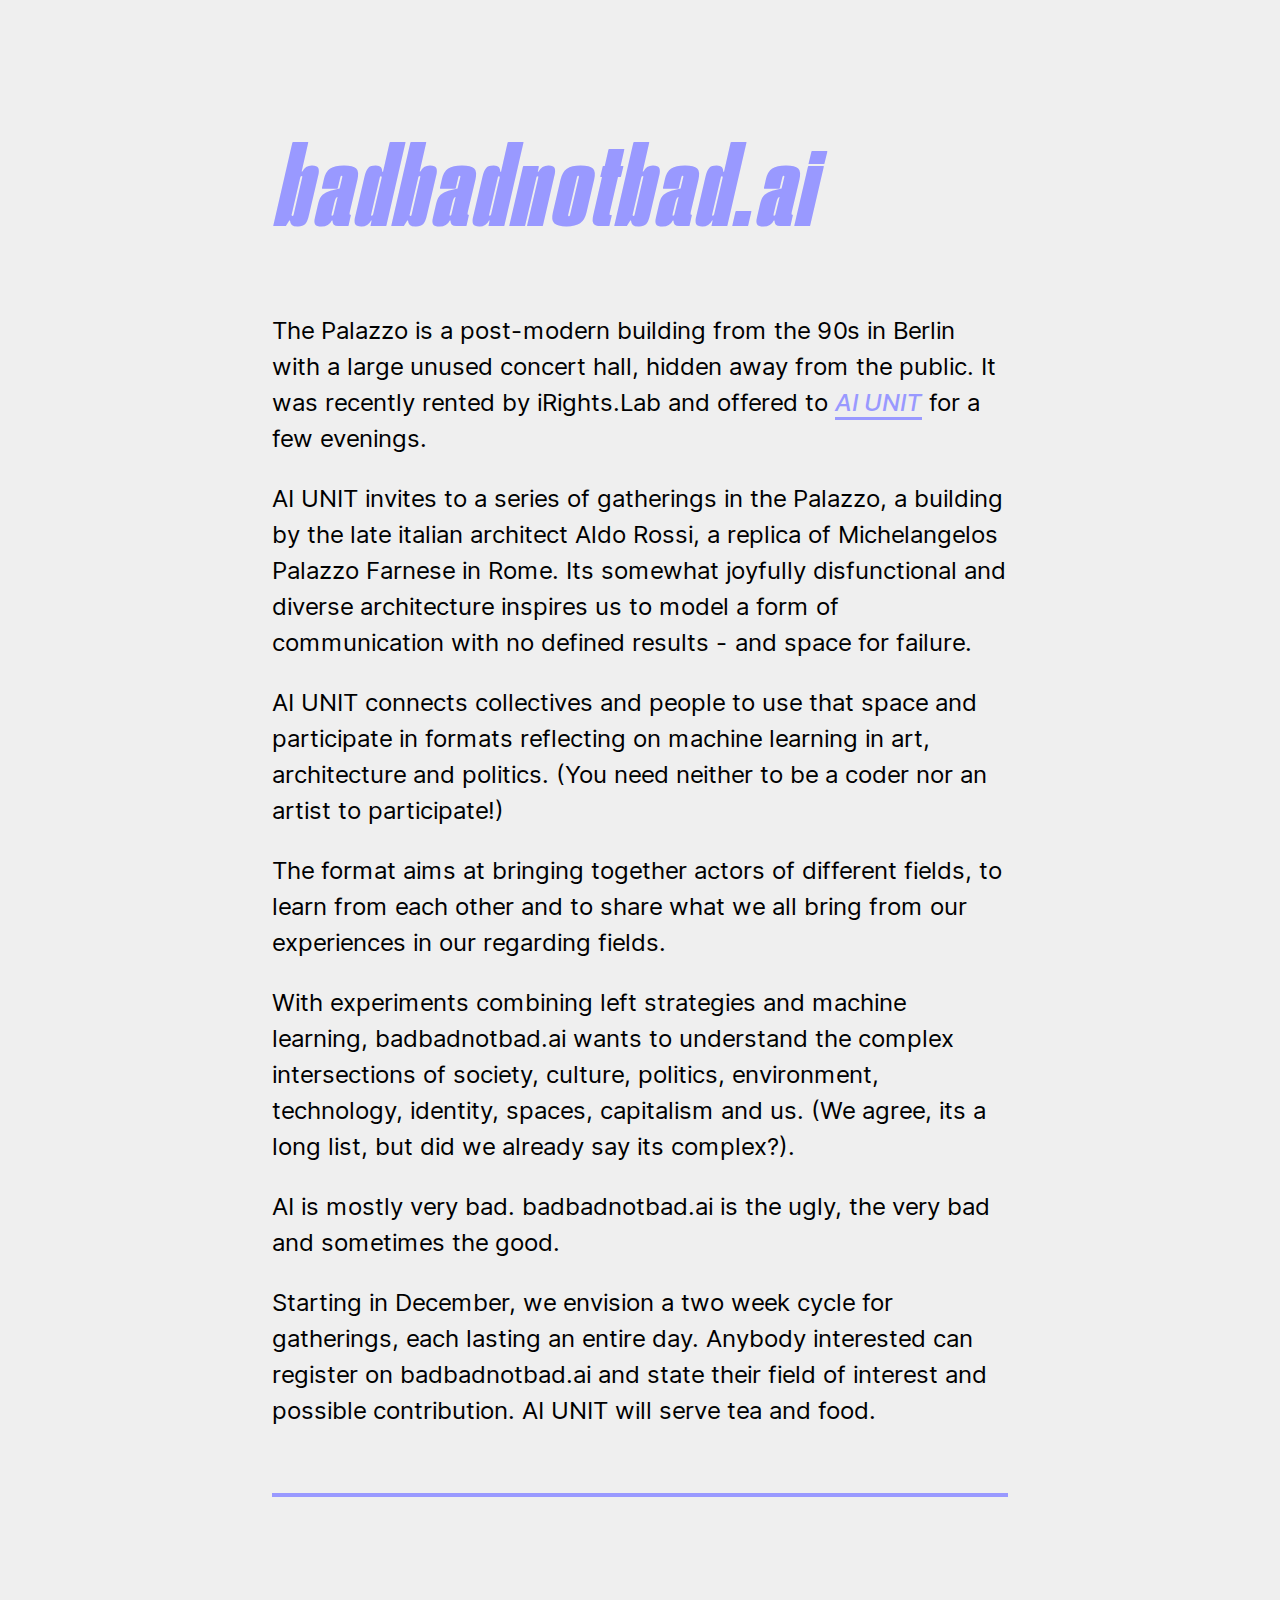
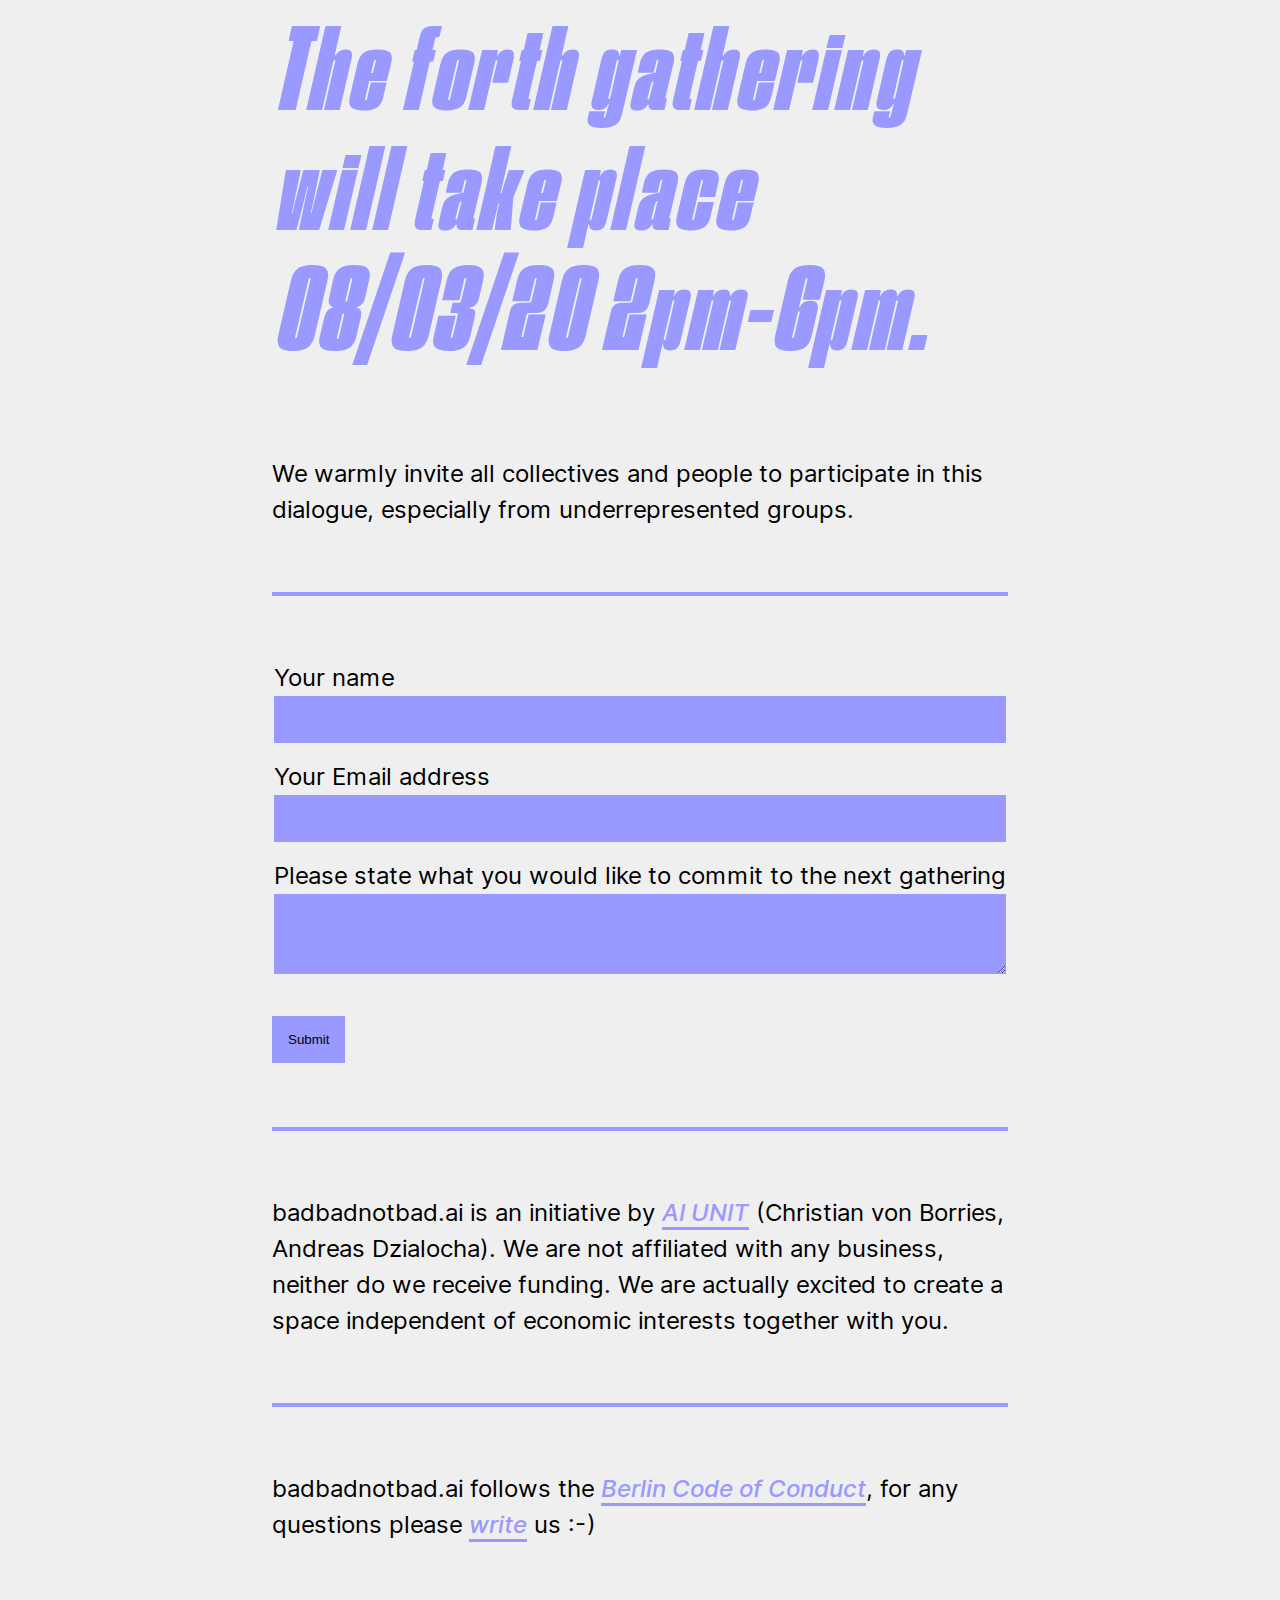
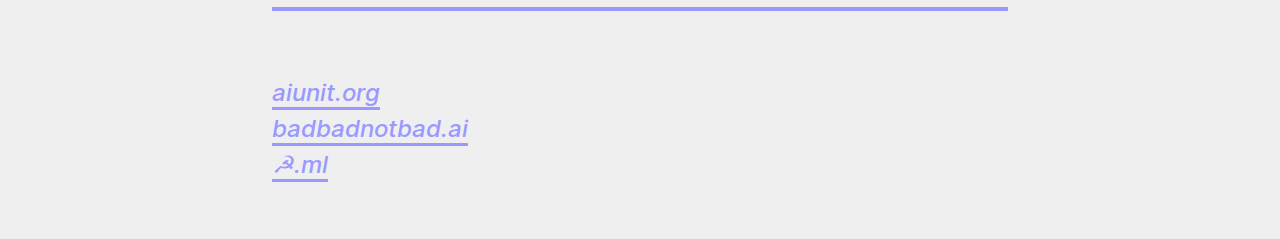
==== index.html @ 9bc13089 "Update index.html" ====
<!DOCTYPE html>
<html>
  <head>
    <meta charset="utf-8">
    <meta http-equiv="X-UA-Compatible" content="IE=edge">
    <meta name="viewport" content="width=device-width,initial-scale=1,maximum-scale=1,user-scalable=0">
    <title>badbadnotbad.ai</title>
    <link rel="stylesheet" href="/assets/styles.css">
  </head>

  <body>
    <h1>badbadnotbad.ai</h1>

    <p>The Palazzo is a post-modern building from the 90s in Berlin with a large unused concert hall, hidden away from the public. It was recently rented by iRights.Lab and offered to <a href="https://aiunit.org">AI UNIT</a> for a few evenings.</p>

    <p>AI UNIT invites to a series of gatherings in the Palazzo, a building by the late italian architect Aldo Rossi, a replica of Michelangelos Palazzo Farnese in Rome. Its somewhat joyfully disfunctional and diverse architecture inspires us to model a form of communication with no defined results - and space for failure.</p>

    <p>AI UNIT connects collectives and people to use that space and participate in formats reflecting on machine learning in art, architecture and politics. (You need neither to be a coder nor an artist to participate!)</p>

    <p>The format aims at bringing together actors of different fields, to learn from each other and to share what we all bring from our experiences in our regarding fields.</p>

    <p>With experiments combining left strategies and machine learning, badbadnotbad.ai wants to understand the complex intersections of society, culture, politics, environment, technology, identity, spaces, capitalism and us. (We agree, its a long list, but did we already say its complex?).</p>

    <p>AI is mostly very bad. badbadnotbad.ai is the ugly, the very bad and sometimes the good.</p>

    <p>Starting in December, we envision a two week cycle for gatherings, each lasting an entire day. Anybody interested can register on badbadnotbad.ai and state their field of interest and possible contribution. AI UNIT will serve tea and food.</p>

    <hr />

    <h2>The forth gathering will take place 08/03/20 2pm-6pm.</h2>

    <p>We warmly invite all collectives and people to participate in this dialogue, especially from underrepresented groups.</p>

    <hr />

    <form action="/thankyou/" name="call" method="POST" data-netlify="true">
      <fieldset>
        <label for="name">Your name</label>
        <input required name="name" id="name" type="text" />
      </fieldset>

      <fieldset>
        <label for="email">Your Email address</label>
        <input required name="email" id="email" type="email" />
      </fieldset>

      <fieldset>
        <label for="text">Please state what you would like to commit to the next gathering</label>
        <textarea required maxlength="1000" name="text" id="text"></textarea>
      </fieldset>

      <button type="submit">Submit</button>
    </form>

    <hr />

    <p>badbadnotbad.ai is an initiative by <a href="https://aiunit.org" target="_blank">AI UNIT</a> (Christian von Borries, Andreas Dzialocha). We are not affiliated with any business, neither do we receive funding. We are actually excited to create a space independent of economic interests together with you.</p>

    <hr />

    badbadnotbad.ai follows the <a href="https://berlincodeofconduct.org" target="_blank">Berlin Code of Conduct</a>, for any questions please <a href="mailto:mail@badbadnotbad.ai">write</a> us :-)

    <hr />

    <ul>
      <li><a href="https://aiunit.org/" target="_blank">aiunit.org</a></li>
      <li><a href="https://badbadnotbad.ai/" target="_blank">badbadnotbad.ai</a></li>
      <li><a href="https://☭.ml" target="_blank">☭.ml</a></li>
    </ul>
  </body>
</html>
---- assets/styles.css ----
@import url("//hello.myfonts.net/count/39e11e");

@font-face {
  font-weight: 600;
  font-style: italic;
  font-family: "Fixture";
  src: url("fonts/Fixture-SemiBoldItalic.eot");
  src:
    url("fonts/Fixture-SemiBoldItalic.eot?#iefix") format("embedded-opentype"),
    url("fonts/Fixture-SemiBoldItalic.woff2") format("woff2"),
    url("fonts/Fixture-SemiBoldItalic.woff") format("woff"),
    url("fonts/Fixture-SemiBoldItalic.ttf") format("truetype");
}

@font-face {
  font-weight: 400;
  font-style: normal;
  font-family: "Inter";
  src:
    url("fonts/Inter-Regular.woff2") format("woff2"),
    url("fonts/Inter-Regular.woff") format("woff");
}

@font-face {
  font-weight: 400;
  font-style: italic;
  font-family: "Inter";
  src:
    url("fonts/Inter-Italic.woff2") format("woff2"),
    url("fonts/Inter-Italic.woff") format("woff");
}

@font-face {
  font-weight: 500;
  font-style: normal;
  font-family: "Inter";
  src:
    url("fonts/Inter-Medium.woff2") format("woff2"),
    url("fonts/Inter-Medium.woff") format("woff");
}

@font-face {
  font-weight: 500;
  font-style: italic;
  font-family: "Inter";
  src:
    url("fonts/Inter-MediumItalic.woff2") format("woff2"),
    url("fonts/Inter-MediumItalic.woff") format("woff");
}

*,
*::before,
*::after {
  box-sizing: border-box;

  text-rendering: optimizeLegibility;
}

body {
  max-width: 50rem;

  margin: 0 auto;
  padding: 2rem;

  background-color: #efefef;

  font-family: Inter, sans-serif;
  font-size: 1.5em;

  line-height: 1.5;
}

h1,
h2,
h3,
h4,
h5,
h6,
strong {
  font-weight: 500;
}

h1,
h2,
h3,
h4 {
  font-family: "Fixture", sans-serif;
  font-weight: 600;
  font-style: italic;
  font-size: 5em;

  letter-spacing: 4px;

  line-height: 1;

  color: #99f;

  word-wrap: break-word;
}

@media (max-width: 700px) {
  h1,
  h2,
  h3,
  h4 {
    font-size: 2.5em;
  }
}

hr {
  margin-top: 4rem;
  margin-bottom: 4rem;

  border: 0;
  border-bottom: 4px solid #99f;
}

a {
  color: #99f;

  font-weight: 500;
  font-style: italic;

  text-decoration: none;

  border-bottom: 3px solid #99f;
}

img {
  max-width: 100%;
}

ul {
  padding: 0;

  list-style: none;
}

fieldset {
  padding: 0;
  margin-bottom: 1rem;

  border: 0;
}

label {
  display: block;
}

button,
input,
textarea {
  padding: 1rem;

  border: 0;

  background-color: #99f;

  color: #000;

  font-family: Arial, sans-serif;
}

input,
textarea {
  width: 100%;
  min-width: 100%;
  max-width: 100%;
}

textarea {
  height: 5rem;
}

button {
  margin-top: 1rem;

  cursor: pointer;
}
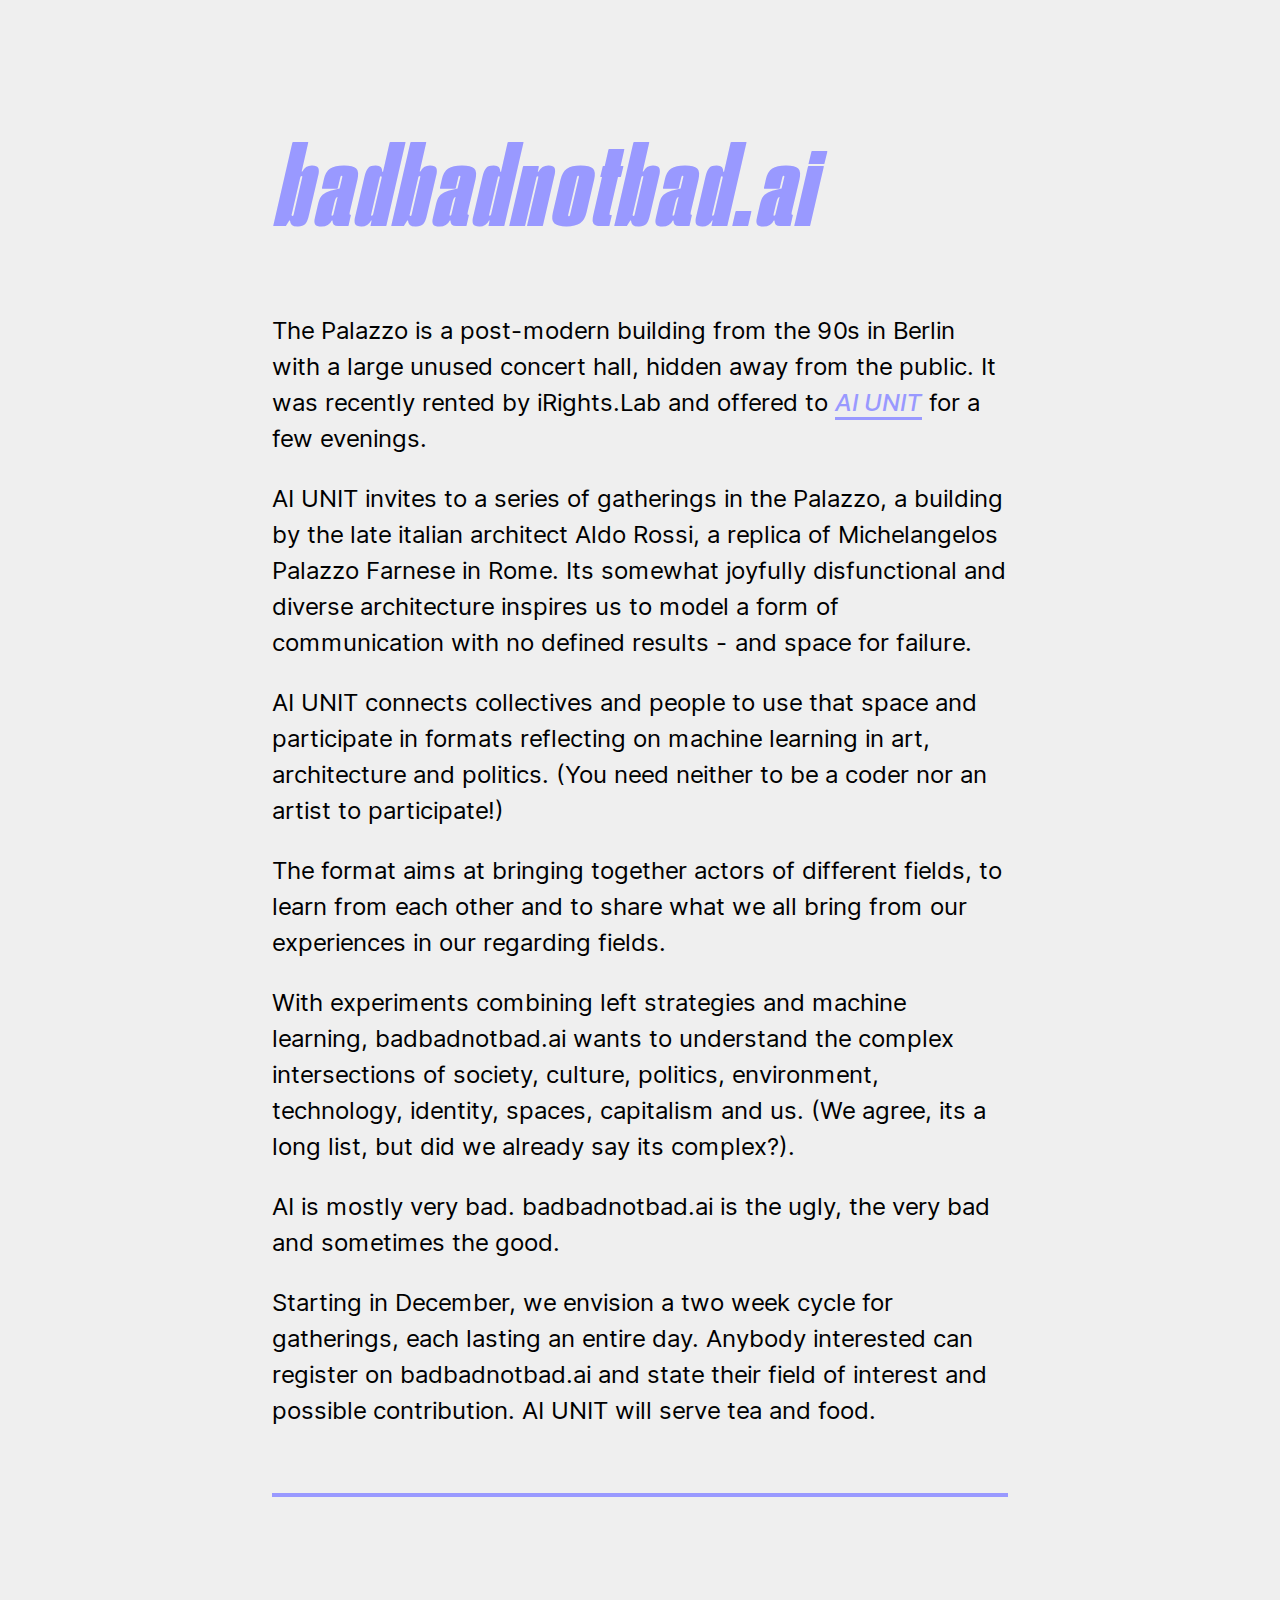
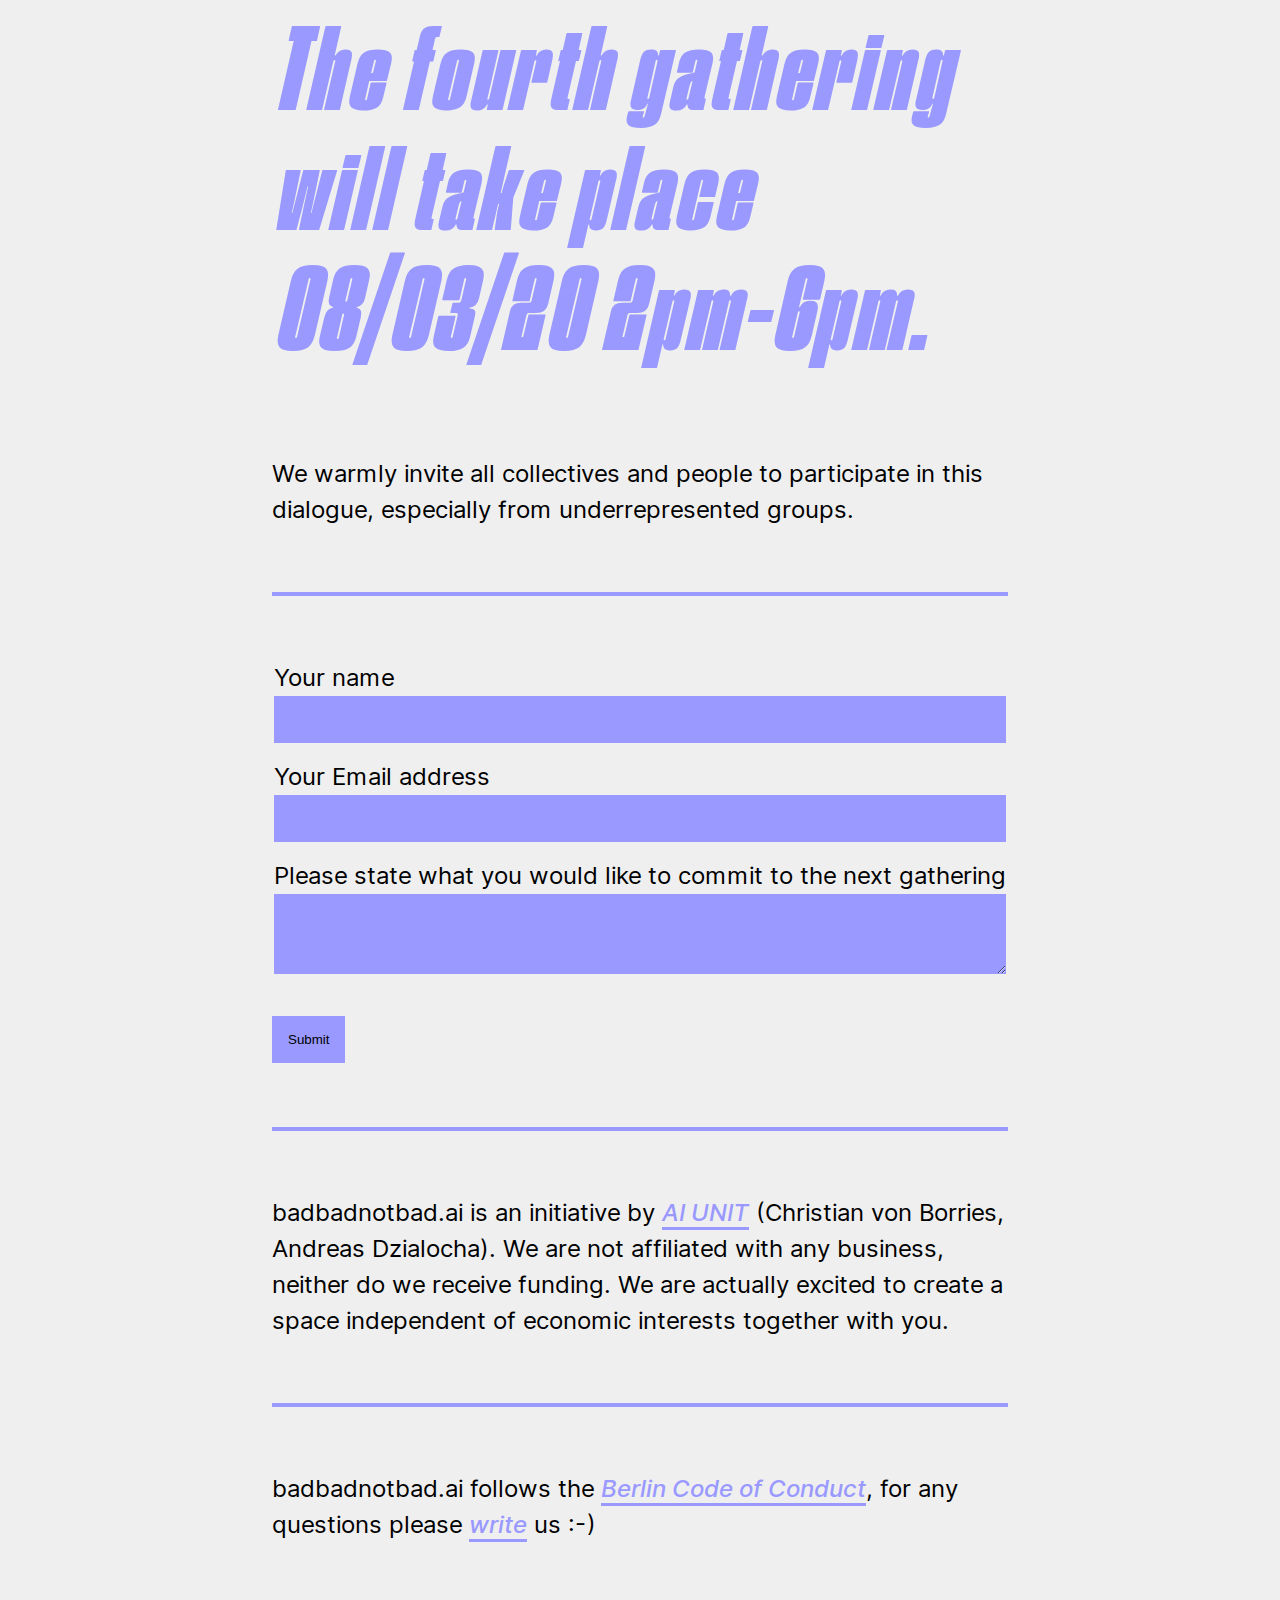
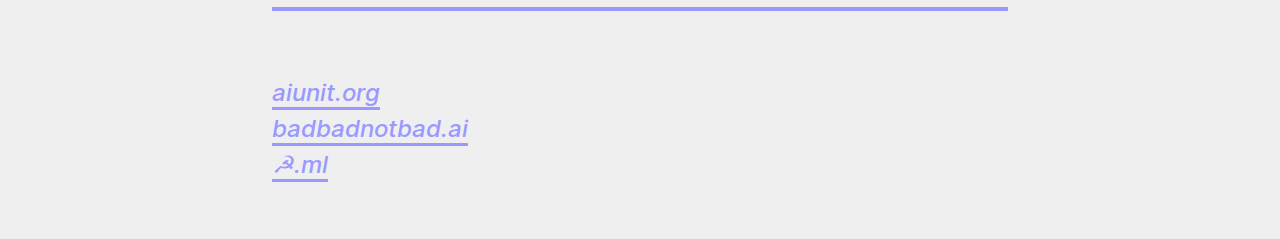
==== commit 953c474e: "Update index.html" ====
--- a/index.html
+++ b/index.html
@@ -27,7 +27,7 @@
 
     <hr />
 
-    <h2>The forth gathering will take place 08/03/20 2pm-6pm.</h2>
+    <h2>The fourth gathering will take place 08/03/20 2pm-6pm.</h2>
 
     <p>We warmly invite all collectives and people to participate in this dialogue, especially from underrepresented groups.</p>
 
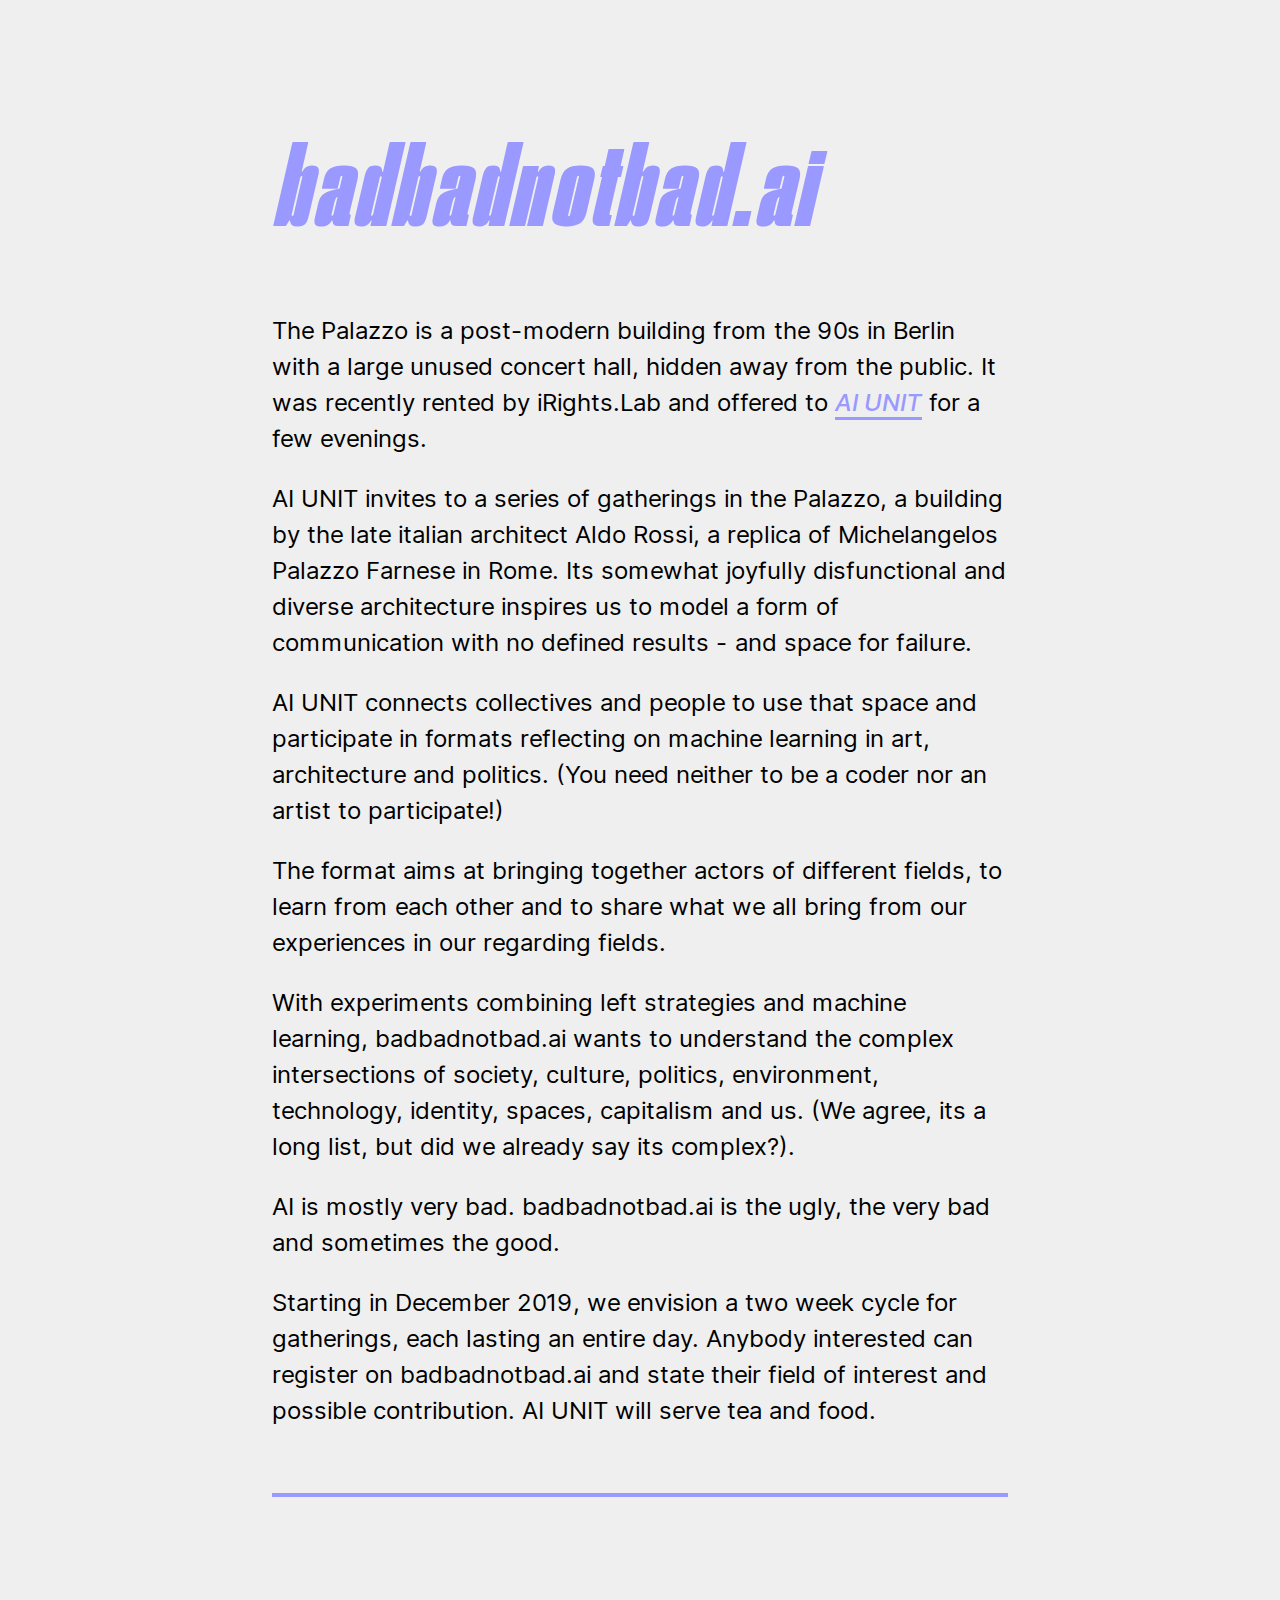
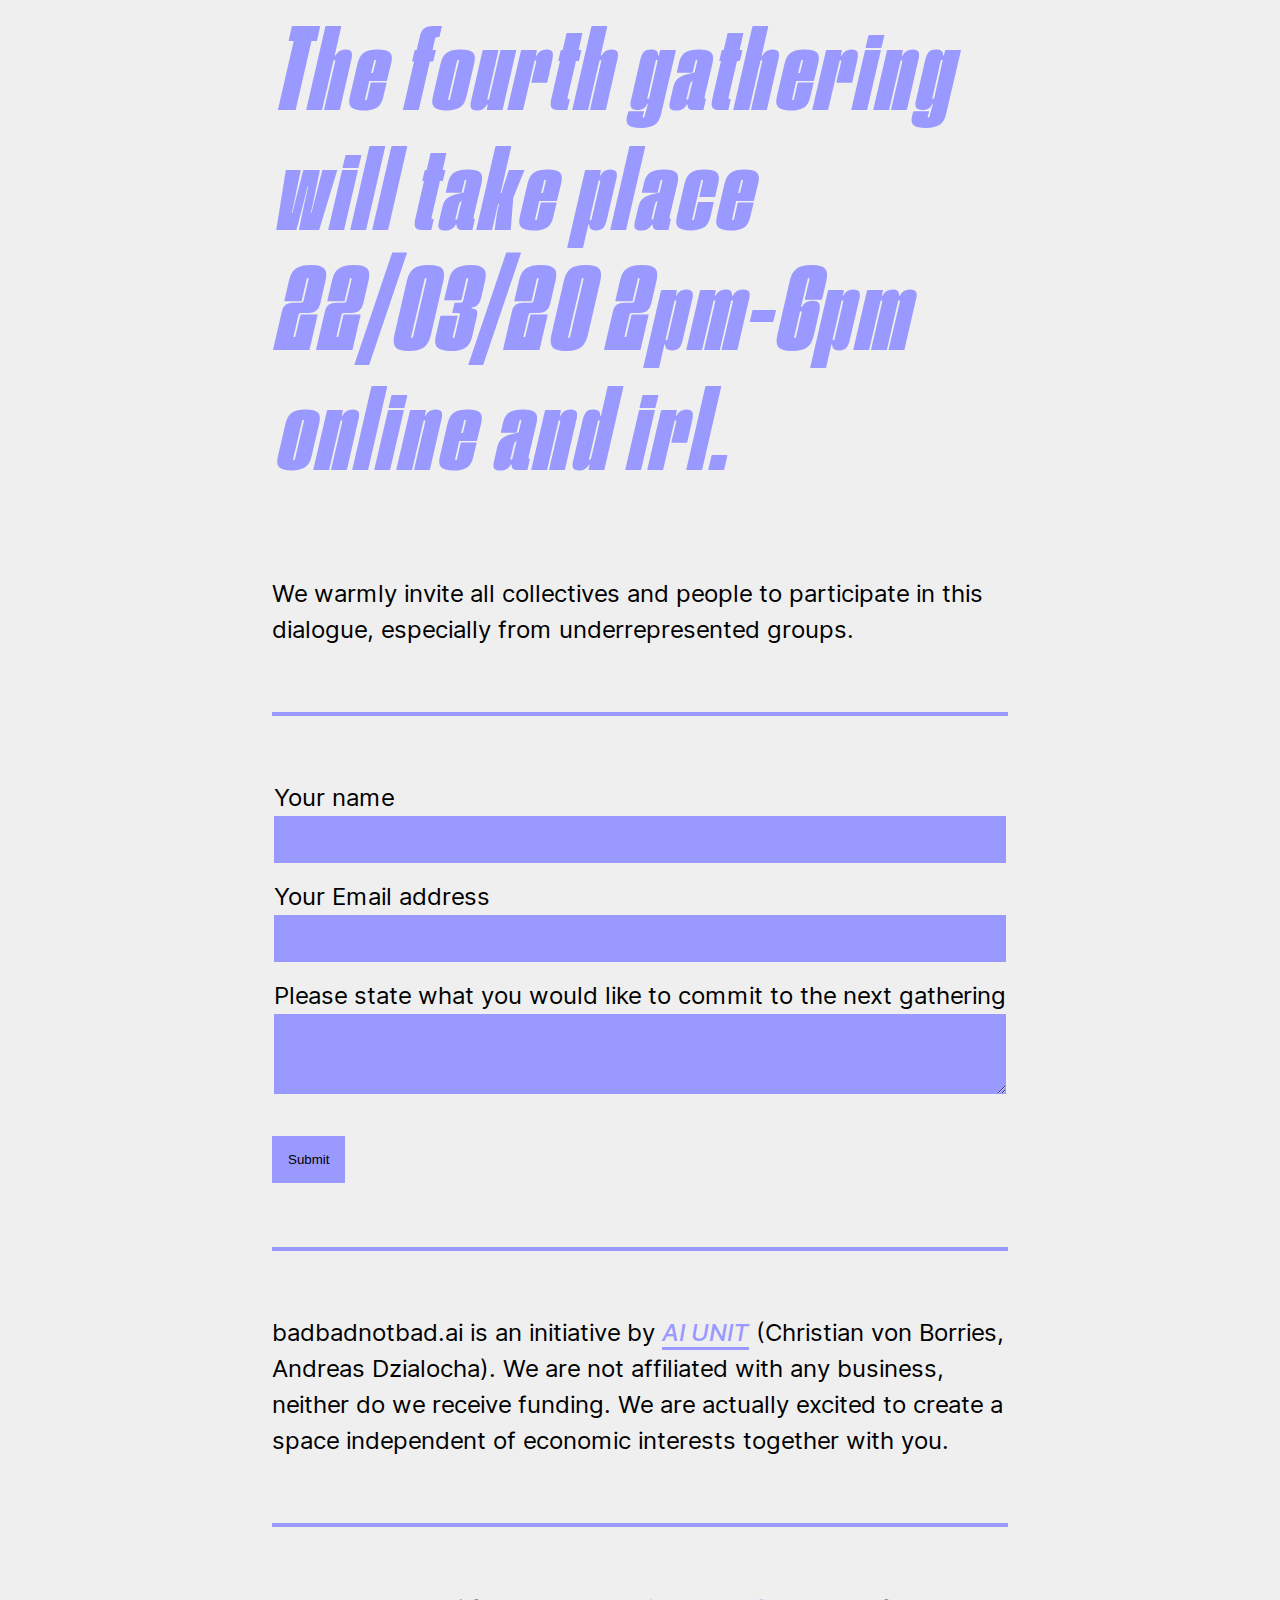
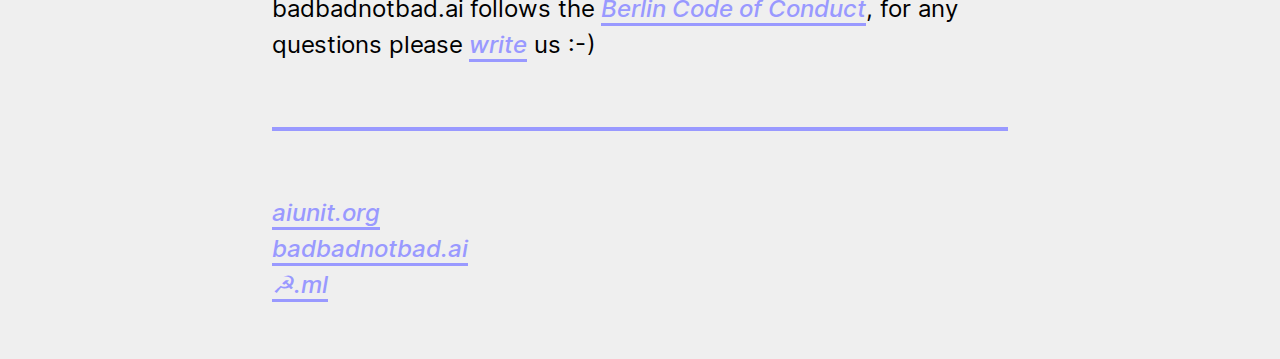
==== commit 81c89bbc: "Update index.html" ====
--- a/index.html
+++ b/index.html
@@ -23,11 +23,11 @@
 
     <p>AI is mostly very bad. badbadnotbad.ai is the ugly, the very bad and sometimes the good.</p>
 
-    <p>Starting in December, we envision a two week cycle for gatherings, each lasting an entire day. Anybody interested can register on badbadnotbad.ai and state their field of interest and possible contribution. AI UNIT will serve tea and food.</p>
+    <p>Starting in December 2019, we envision a two week cycle for gatherings, each lasting an entire day. Anybody interested can register on badbadnotbad.ai and state their field of interest and possible contribution. AI UNIT will serve tea and food.</p>
 
     <hr />
 
-    <h2>The fourth gathering will take place 08/03/20 2pm-6pm.</h2>
+    <h2>The fourth gathering will take place 22/03/20 2pm-6pm online and irl.</h2>
 
     <p>We warmly invite all collectives and people to participate in this dialogue, especially from underrepresented groups.</p>
 
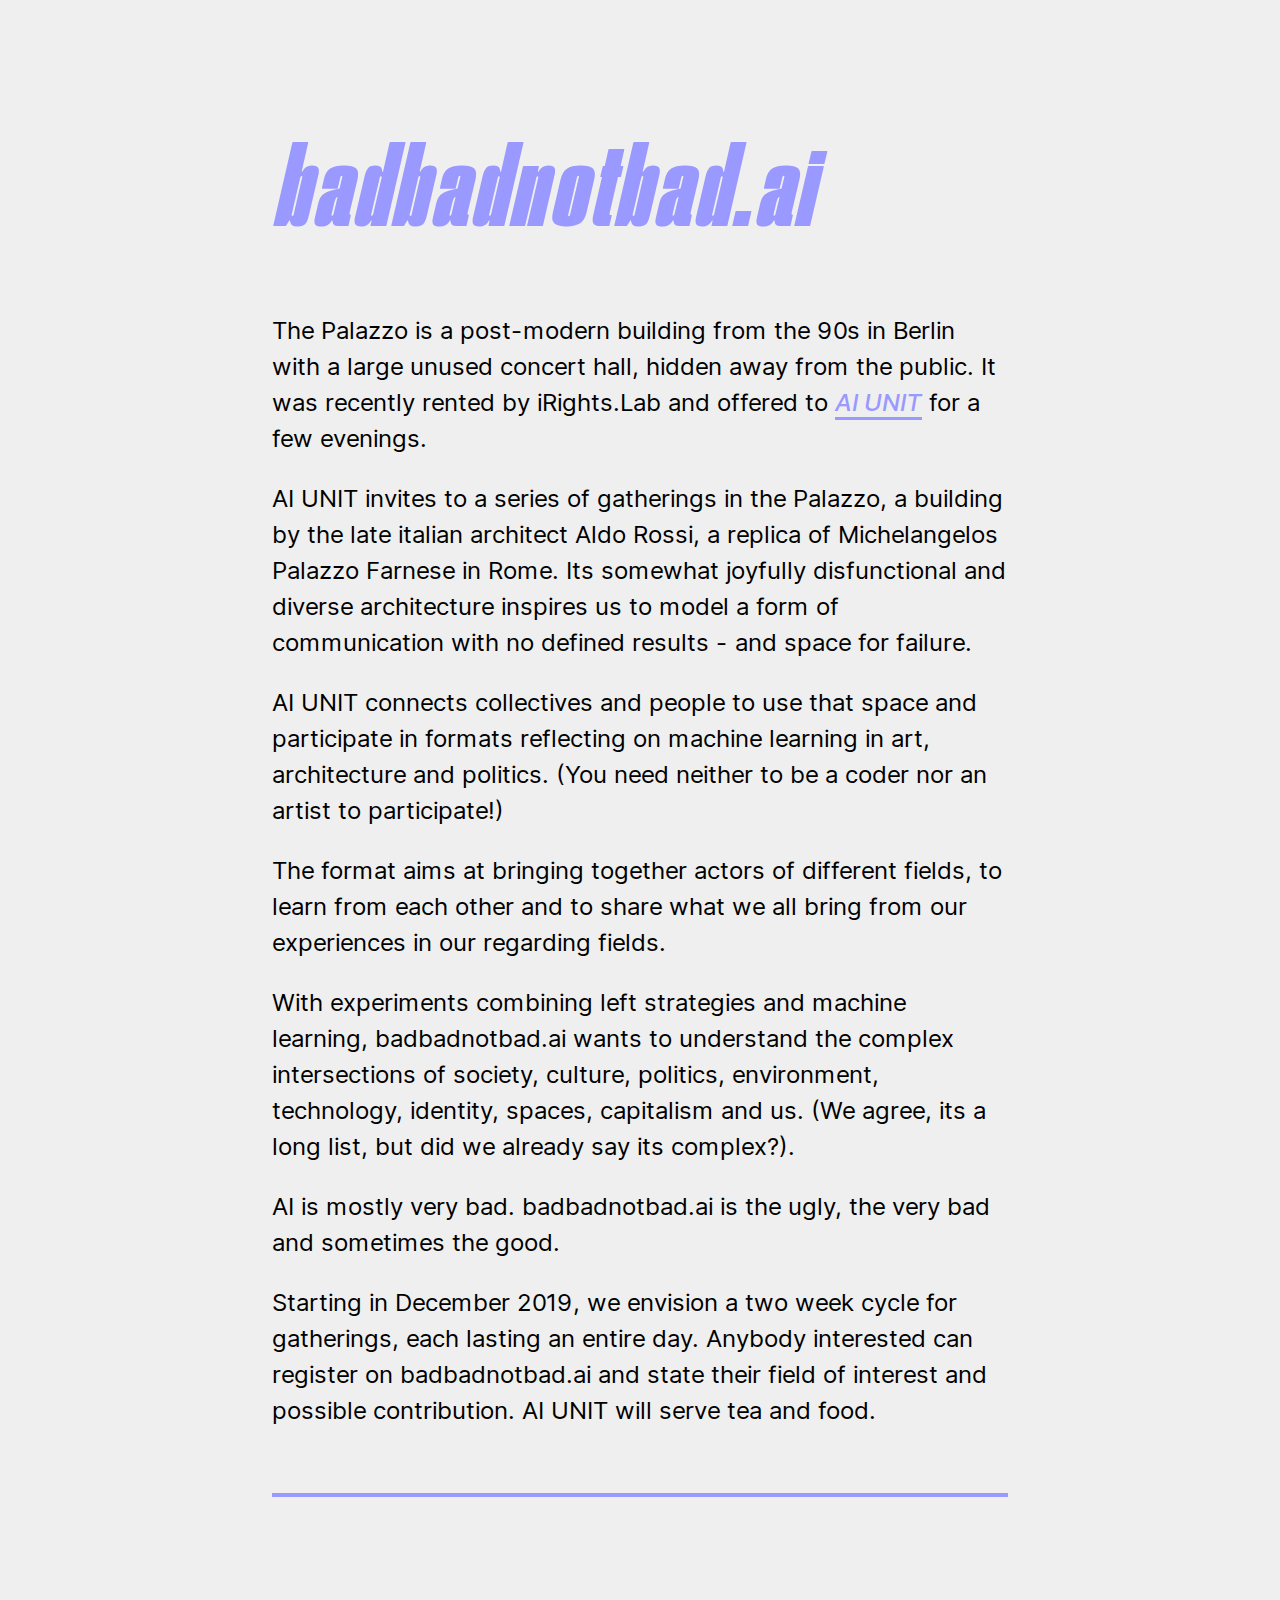
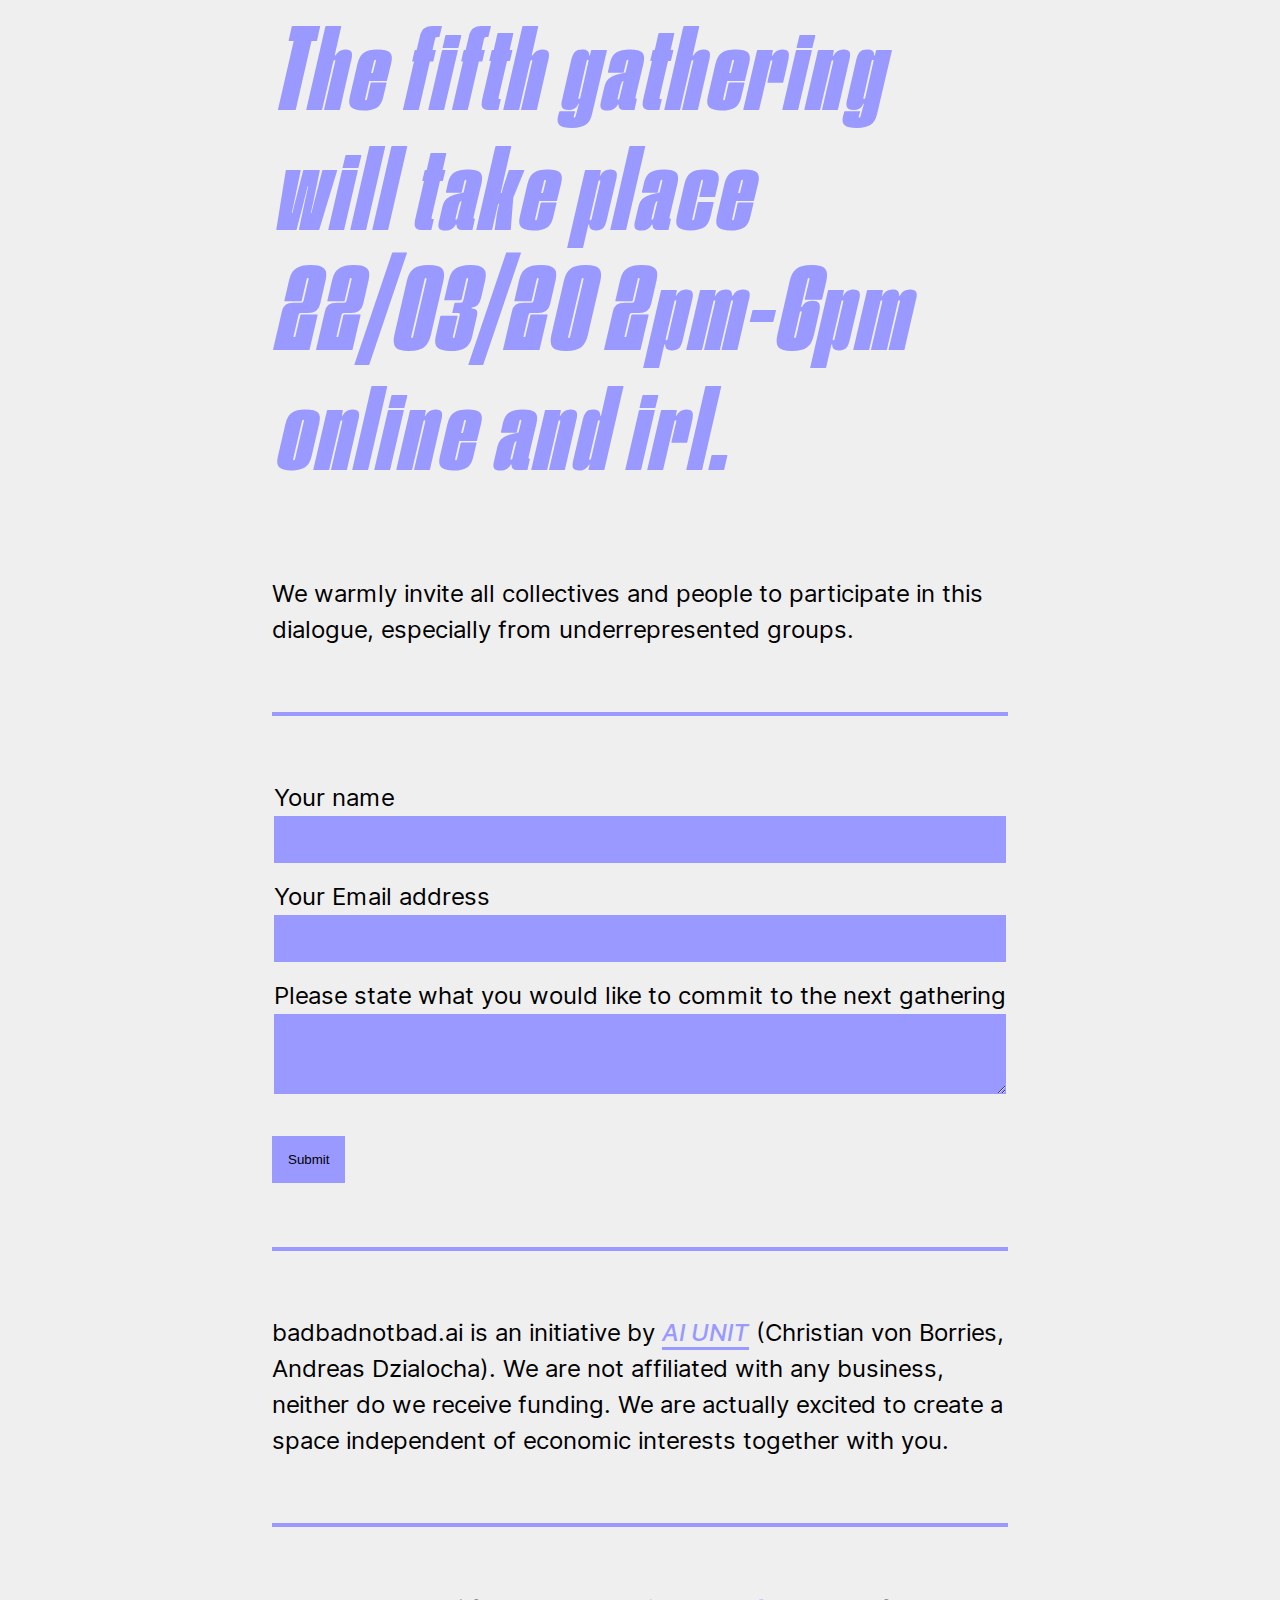
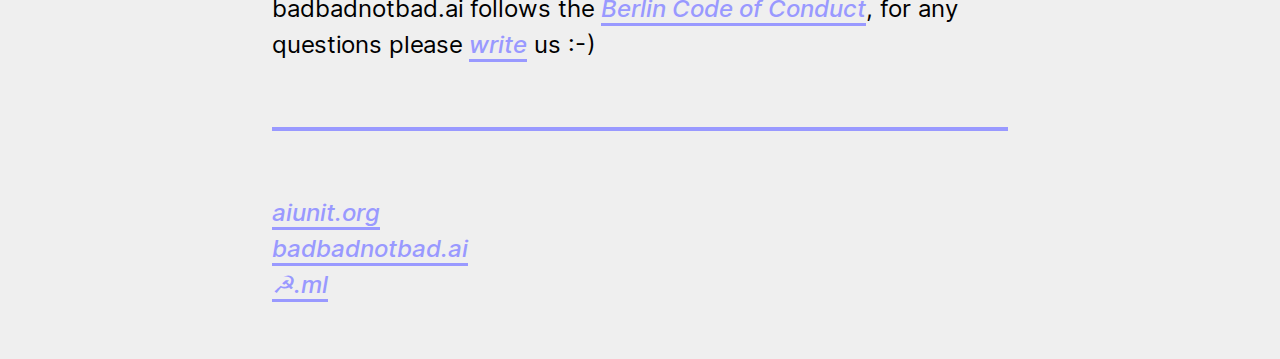
==== commit ab0d3233: "Update index.html" ====
--- a/index.html
+++ b/index.html
@@ -27,7 +27,7 @@
 
     <hr />
 
-    <h2>The fourth gathering will take place 22/03/20 2pm-6pm online and irl.</h2>
+    <h2>The fifth gathering will take place 22/03/20 2pm-6pm online and irl.</h2>
 
     <p>We warmly invite all collectives and people to participate in this dialogue, especially from underrepresented groups.</p>
 
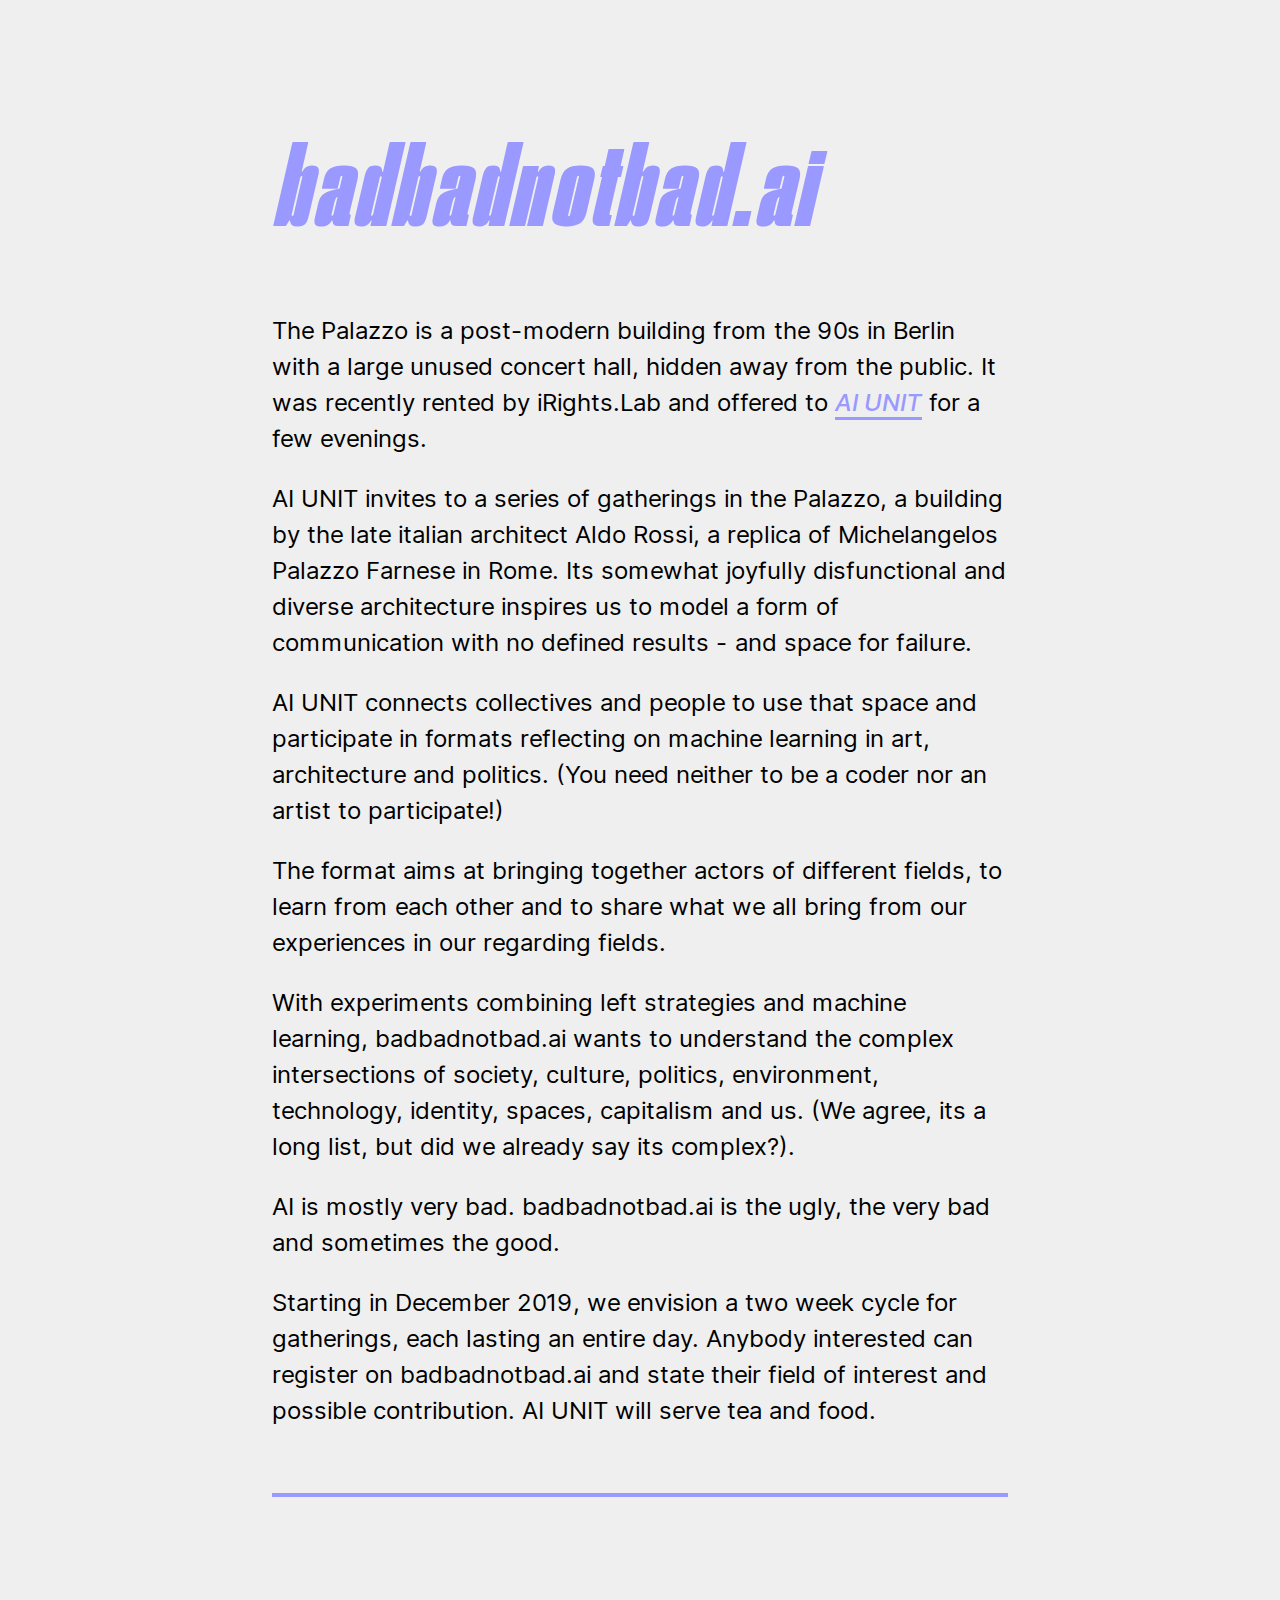
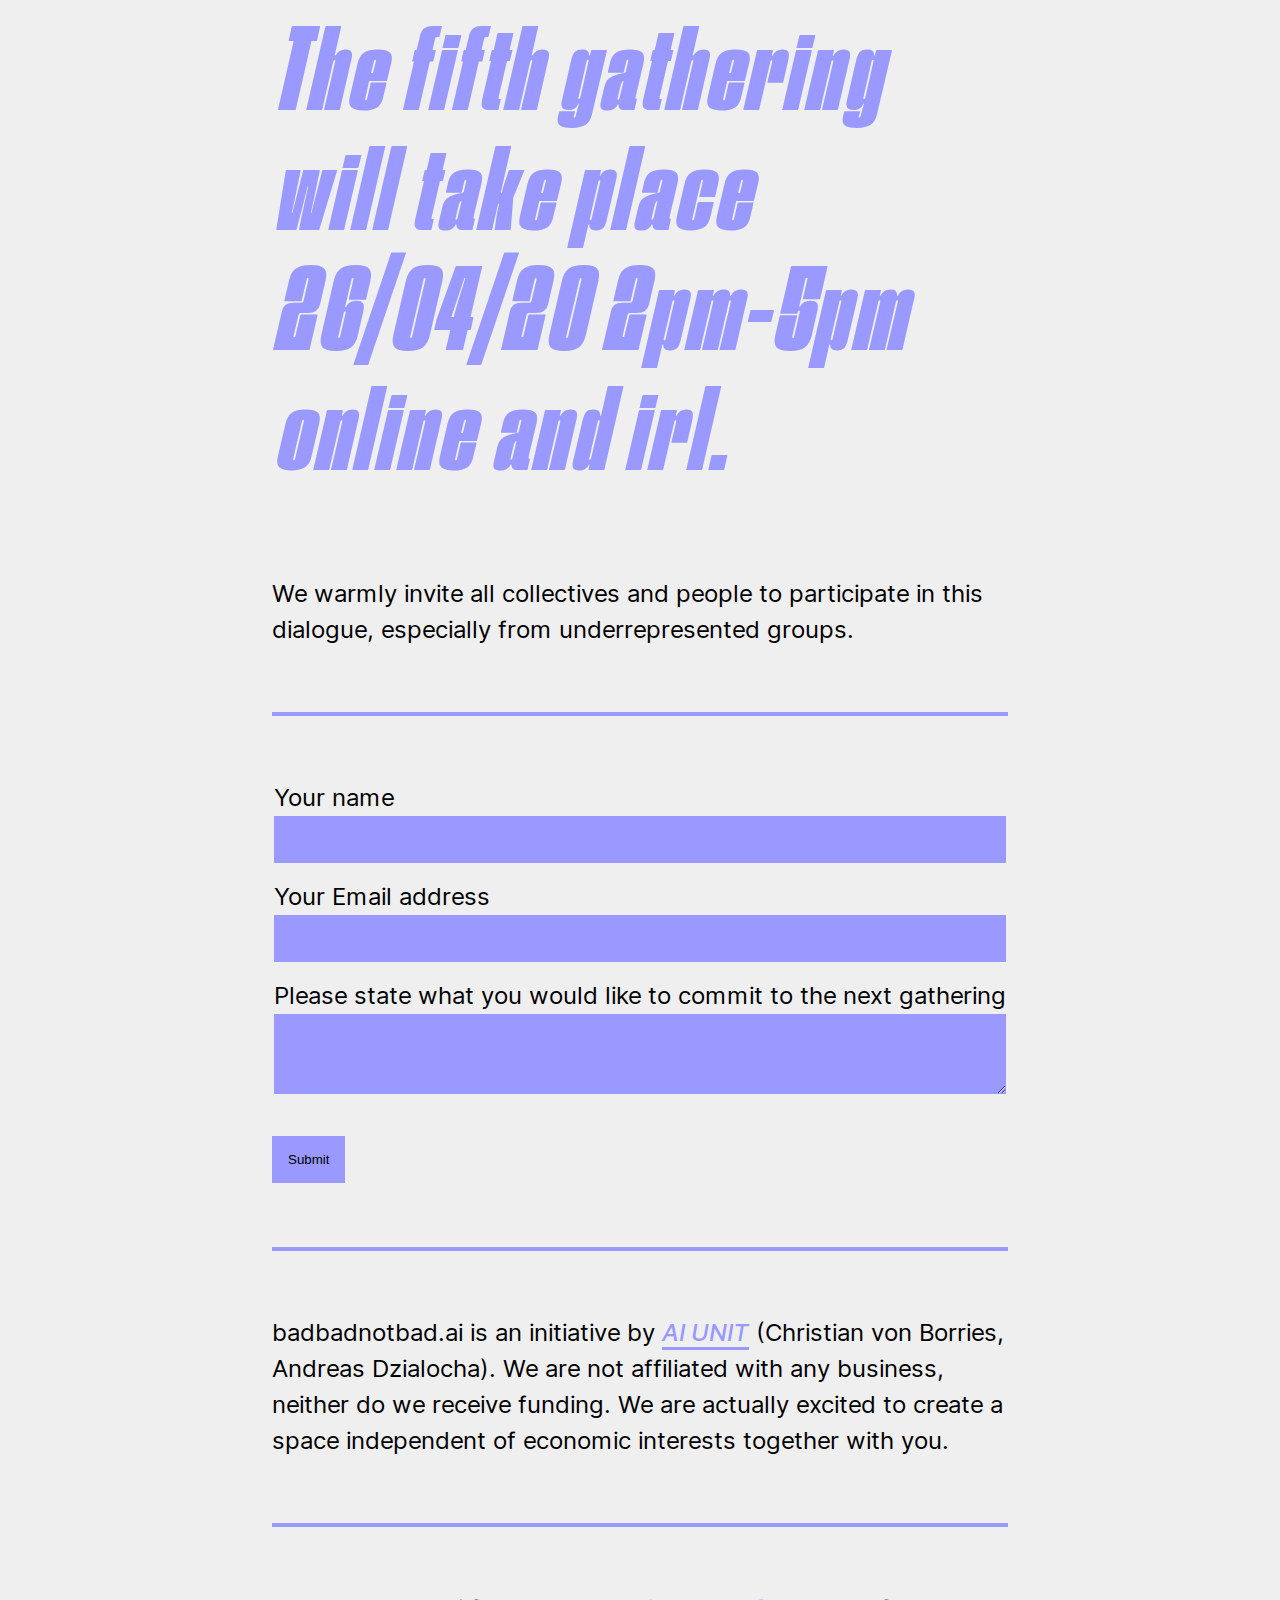
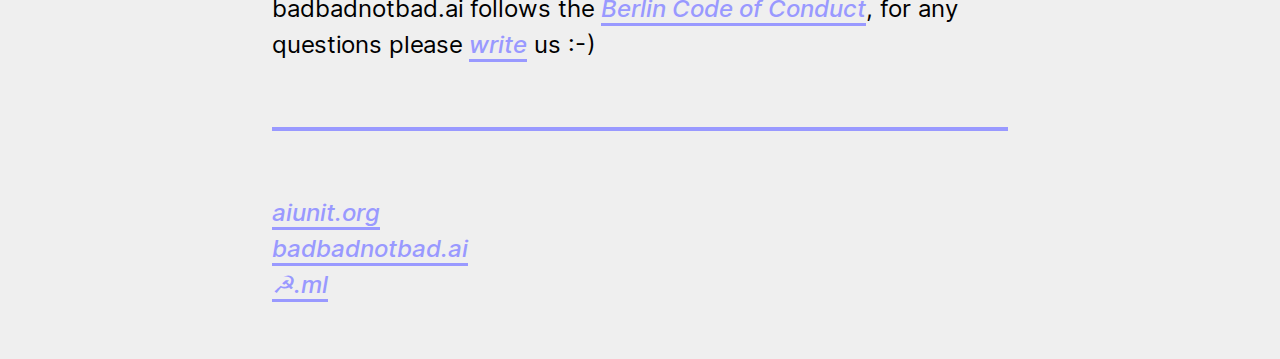
==== commit f213b263: "Update index.html" ====
--- a/index.html
+++ b/index.html
@@ -27,7 +27,7 @@
 
     <hr />
 
-    <h2>The fifth gathering will take place 22/03/20 2pm-6pm online and irl.</h2>
+    <h2>The fifth gathering will take place 26/04/20 2pm-5pm online and irl.</h2>
 
     <p>We warmly invite all collectives and people to participate in this dialogue, especially from underrepresented groups.</p>
 
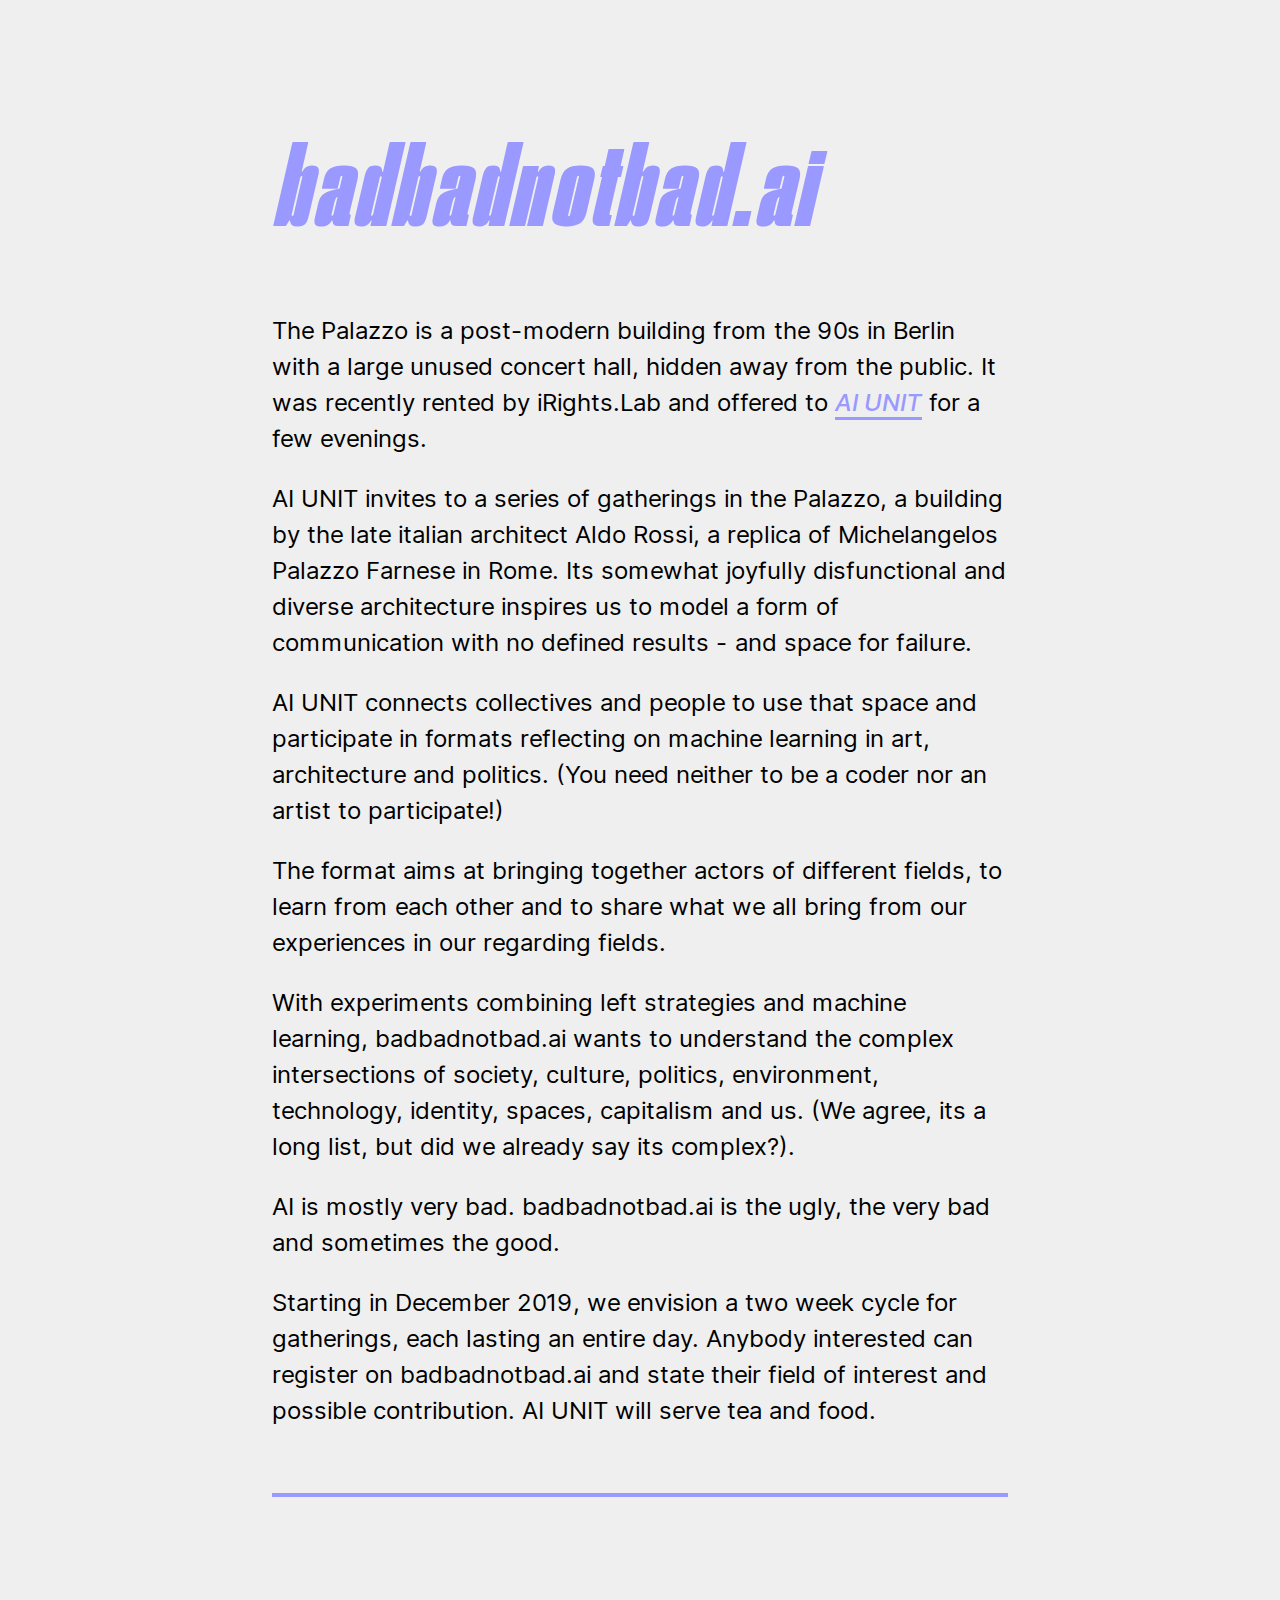
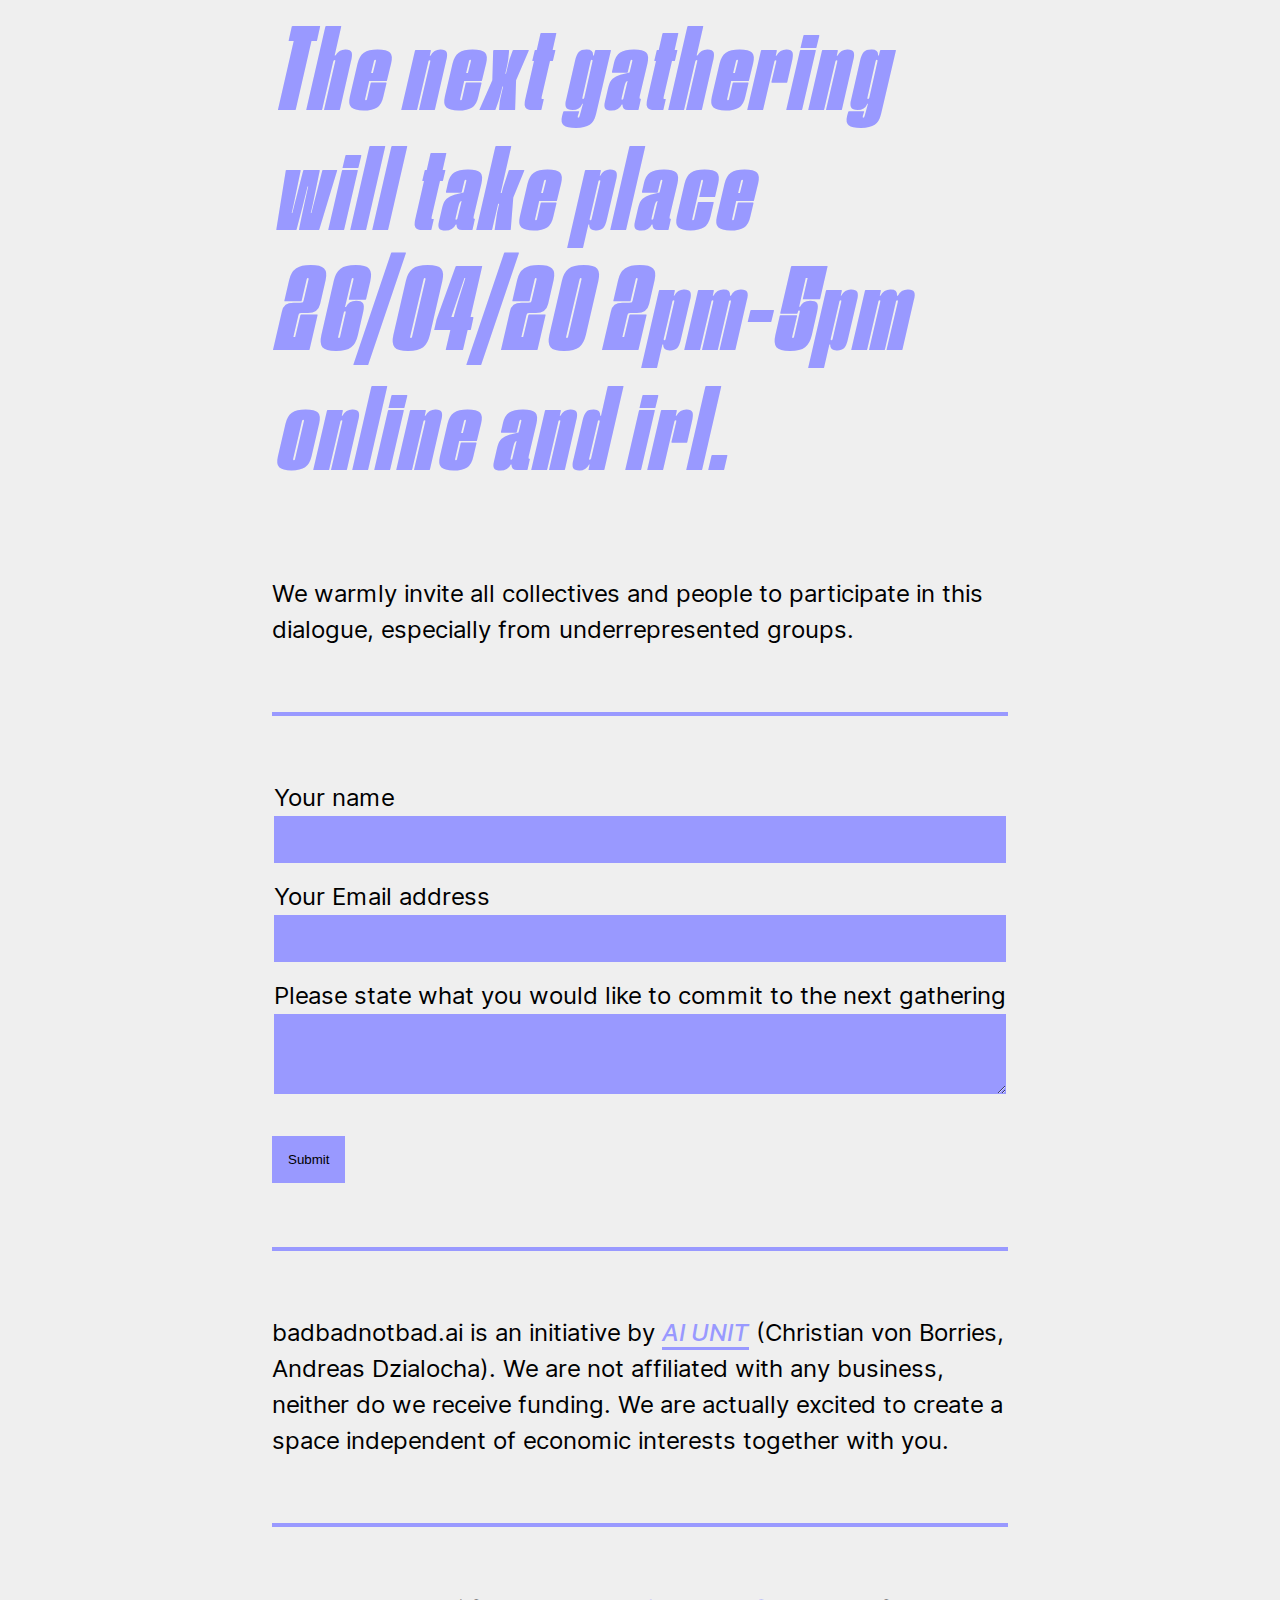
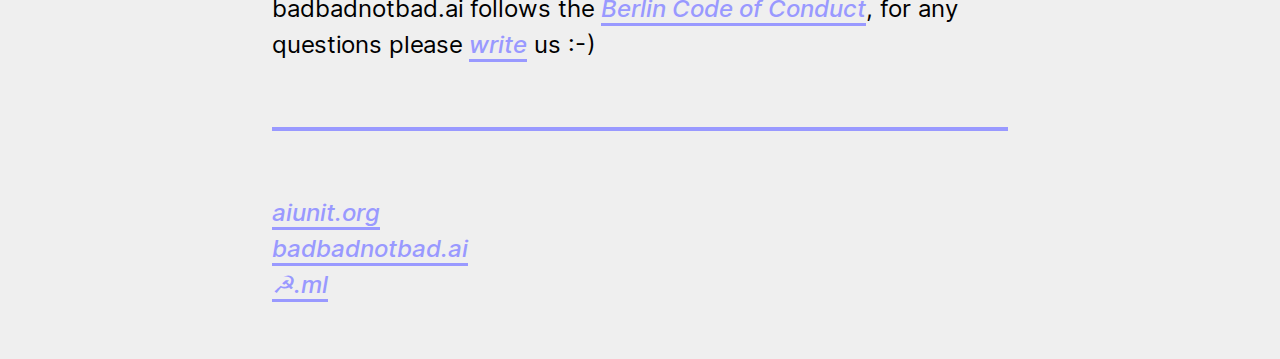
==== commit a9122d3c: "Update index.html" ====
--- a/index.html
+++ b/index.html
@@ -27,7 +27,7 @@
 
     <hr />
 
-    <h2>The fifth gathering will take place 26/04/20 2pm-5pm online and irl.</h2>
+    <h2>The next gathering will take place 26/04/20 2pm-5pm online and irl.</h2>
 
     <p>We warmly invite all collectives and people to participate in this dialogue, especially from underrepresented groups.</p>
 
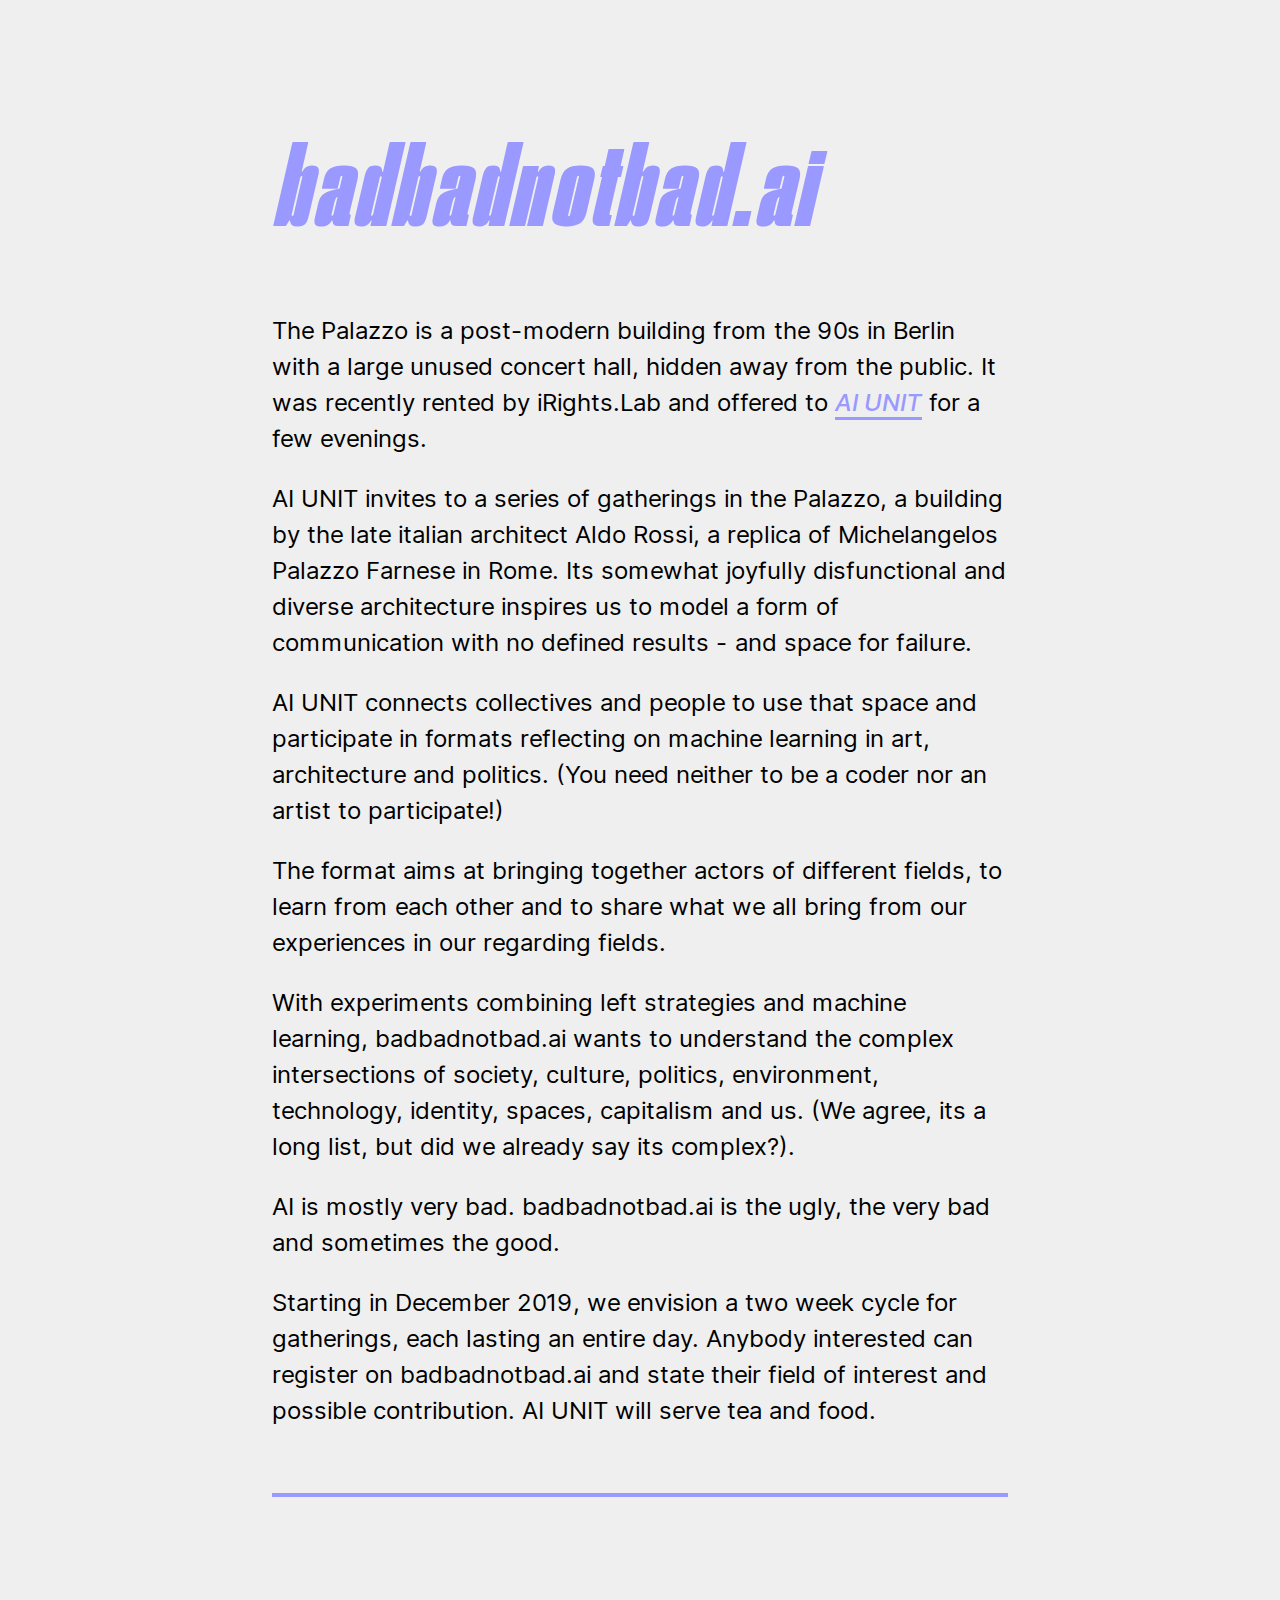
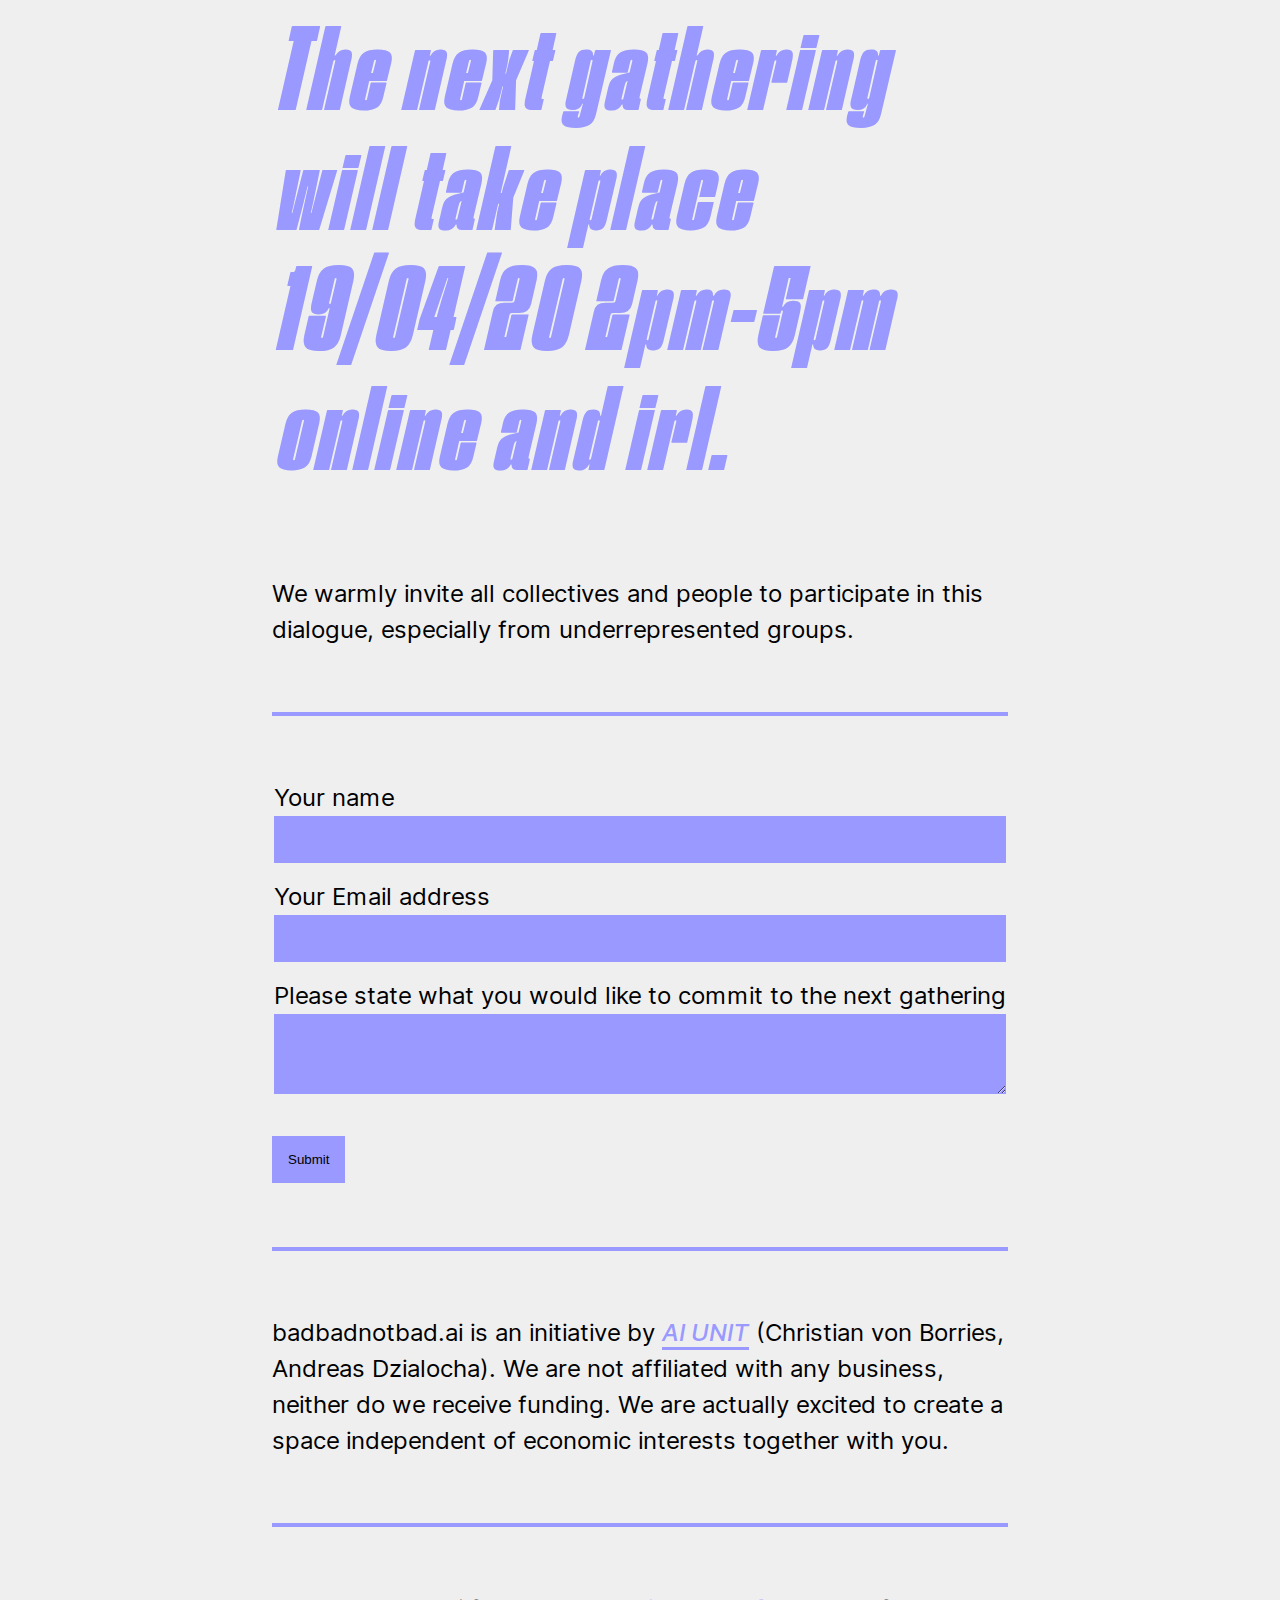
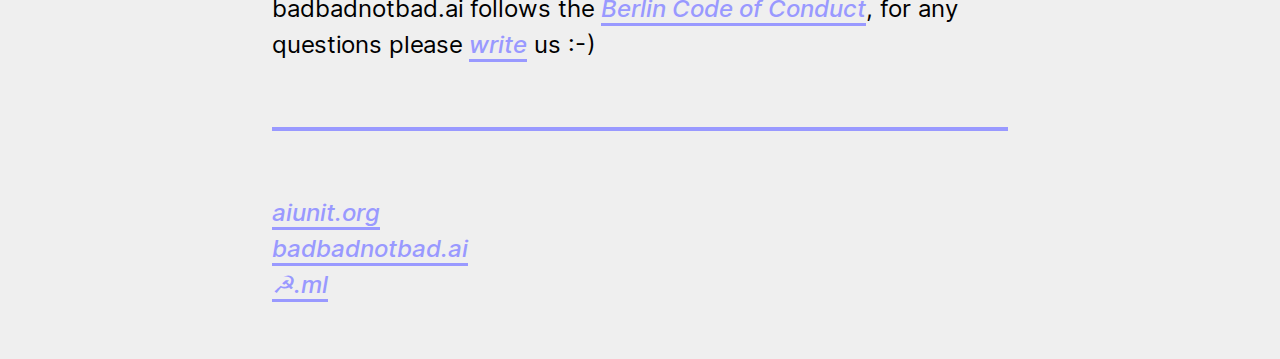
==== commit 154c077b: "Update index.html" ====
--- a/index.html
+++ b/index.html
@@ -27,7 +27,7 @@
 
     <hr />
 
-    <h2>The next gathering will take place 26/04/20 2pm-5pm online and irl.</h2>
+    <h2>The next gathering will take place 19/04/20 2pm-5pm online and irl.</h2>
 
     <p>We warmly invite all collectives and people to participate in this dialogue, especially from underrepresented groups.</p>
 
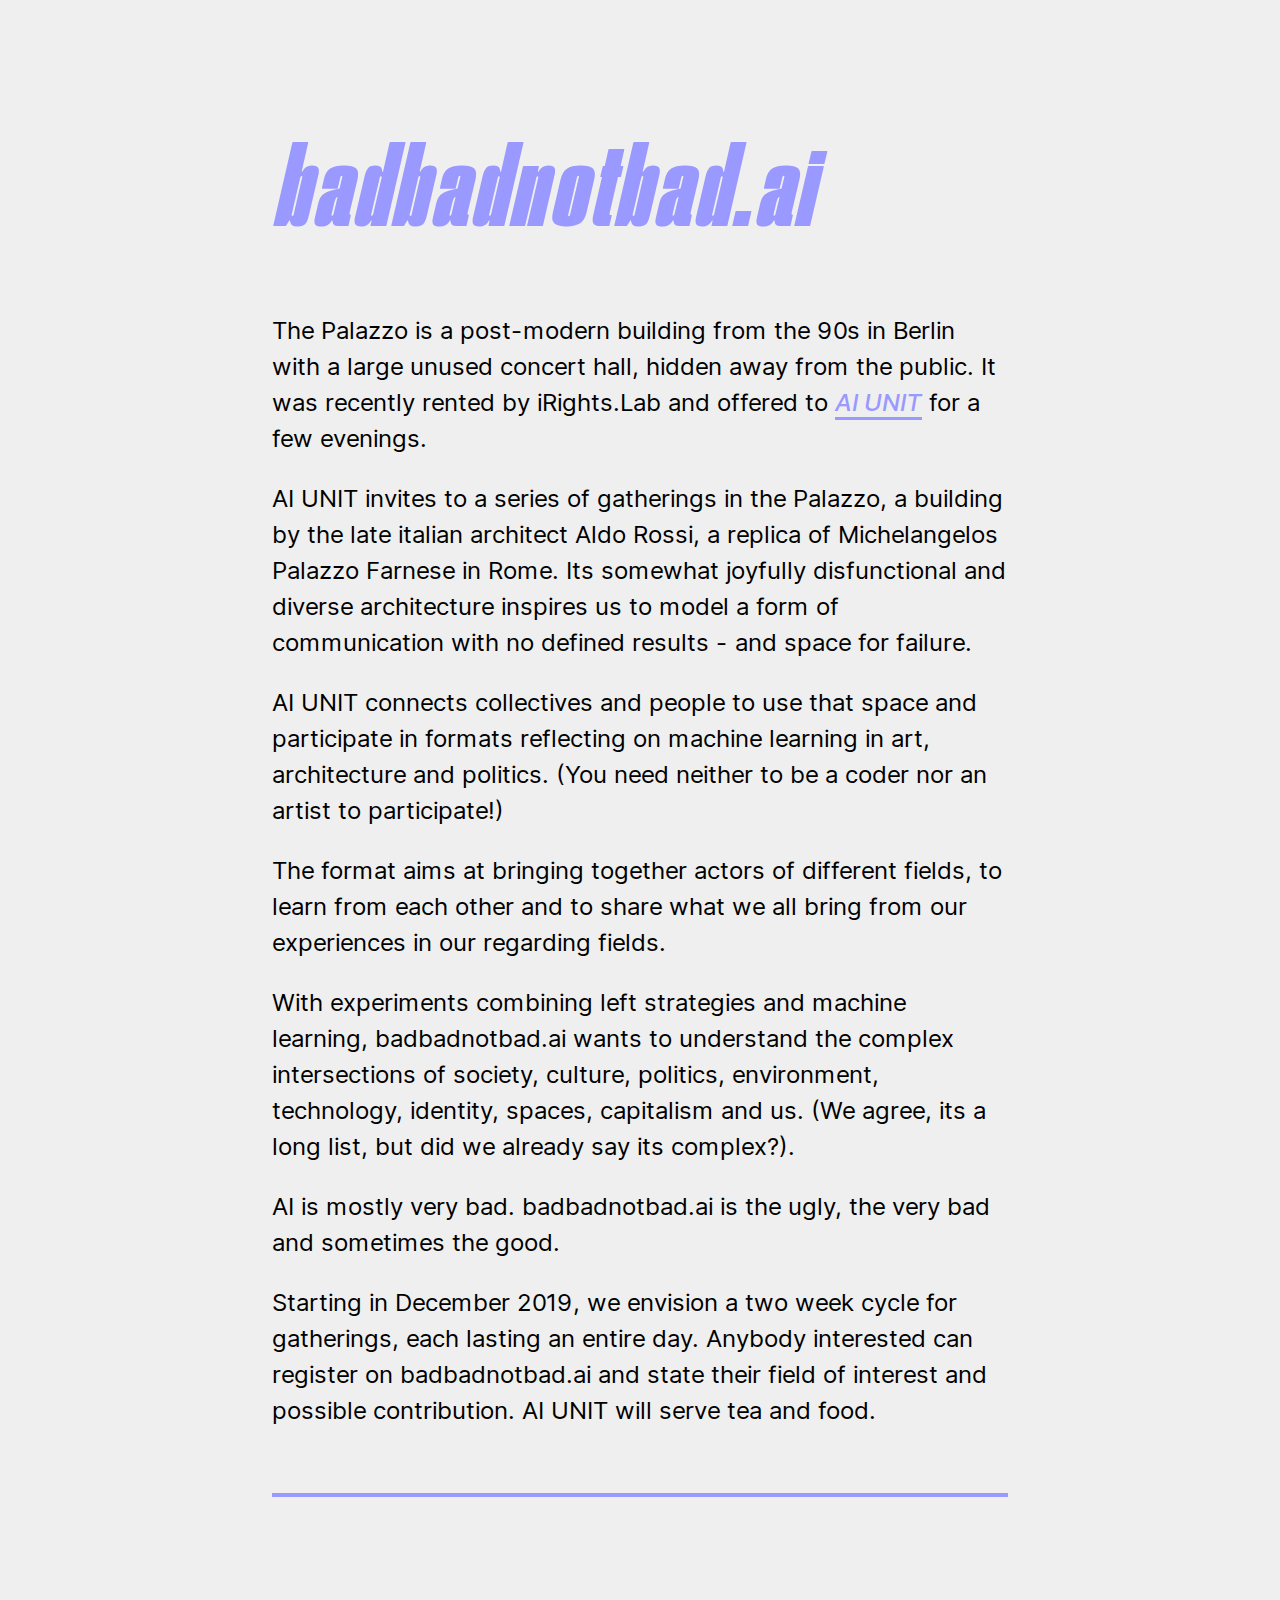
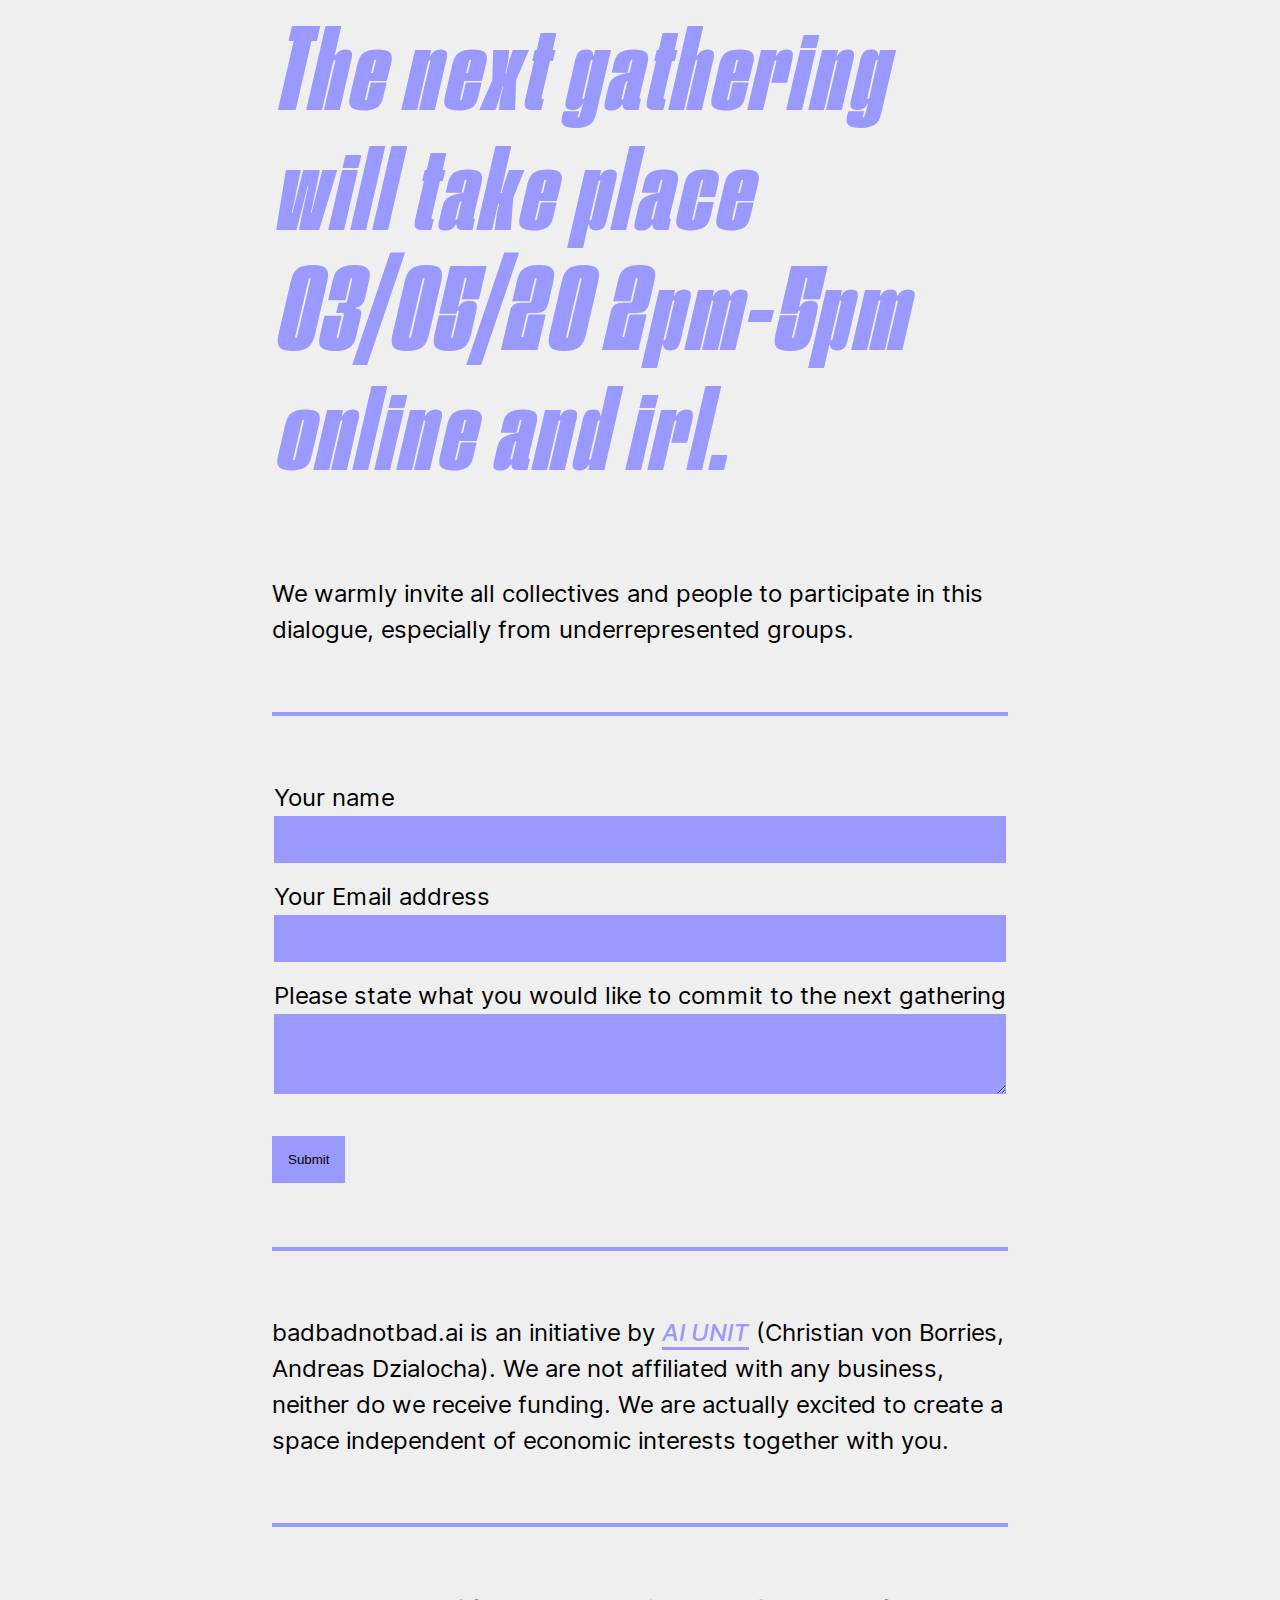
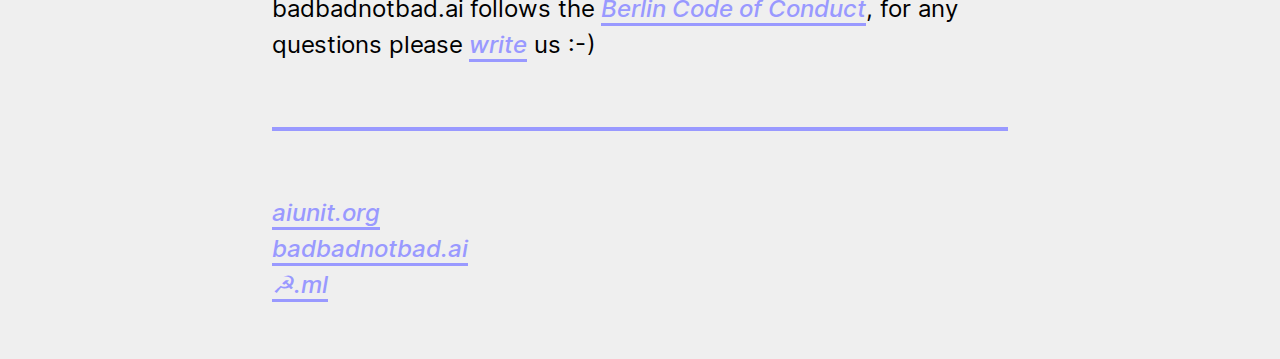
==== commit 25583b1f: "Update index.html" ====
--- a/index.html
+++ b/index.html
@@ -27,7 +27,7 @@
 
     <hr />
 
-    <h2>The next gathering will take place 19/04/20 2pm-5pm online and irl.</h2>
+    <h2>The next gathering will take place 03/05/20 2pm-5pm online and irl.</h2>
 
     <p>We warmly invite all collectives and people to participate in this dialogue, especially from underrepresented groups.</p>
 
